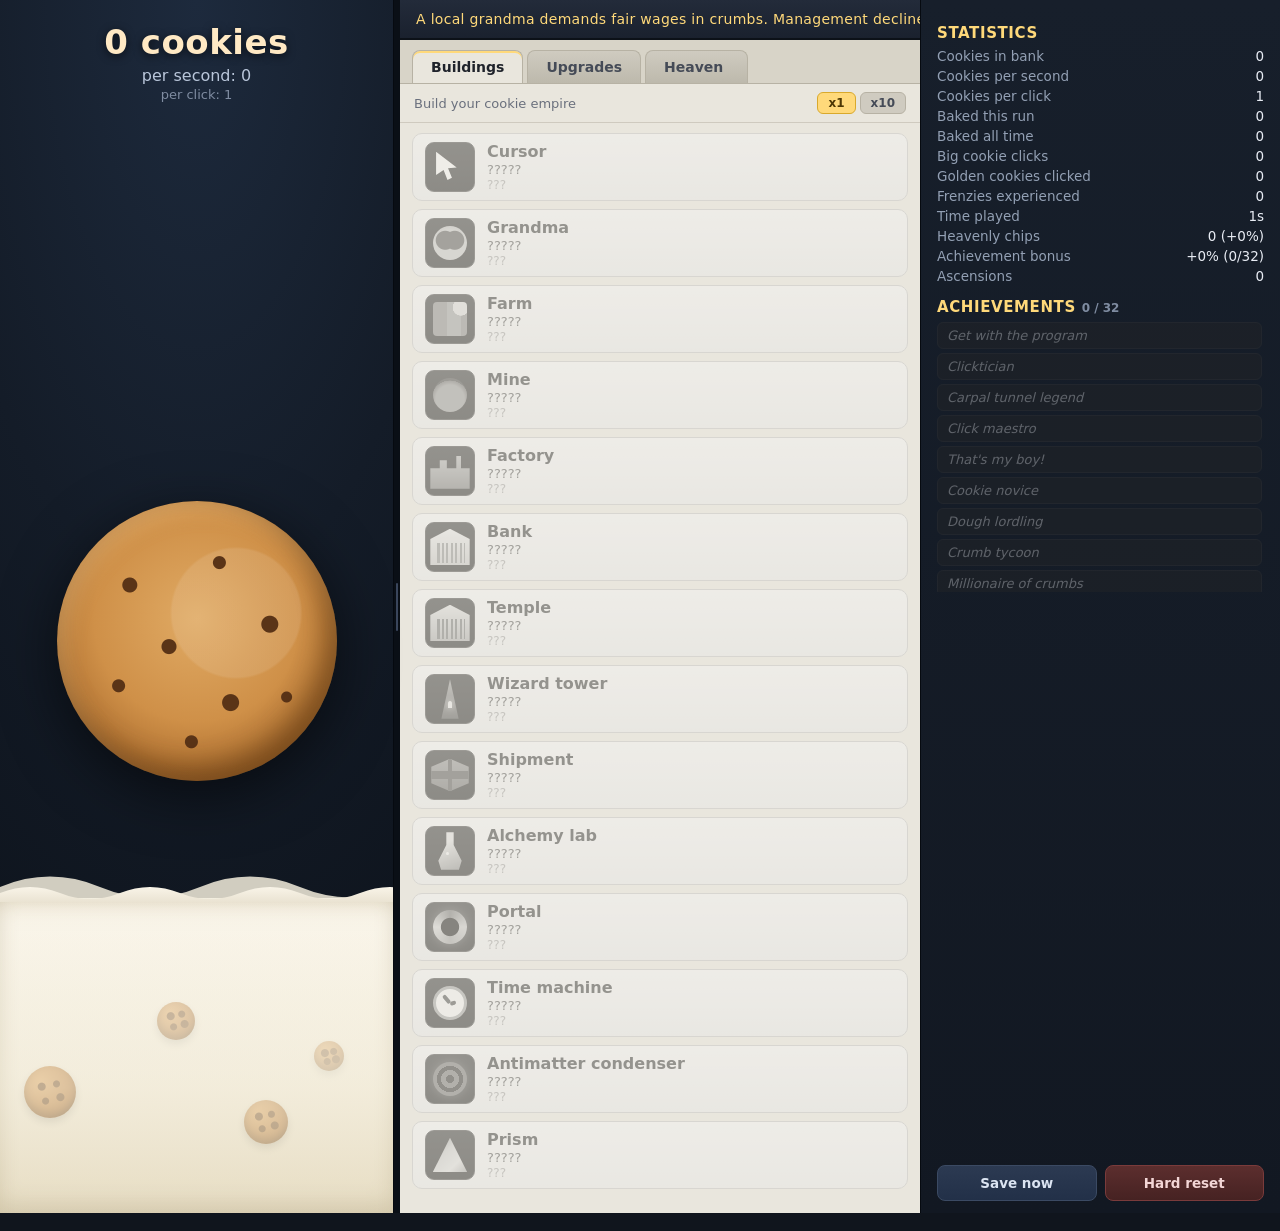
==== clickin'cookies/index.html @ 84f20f94 "Add files via upload" ====
<!DOCTYPE html>
<html lang="en">
<head>
<meta charset="utf-8">
<meta name="viewport" content="width=device-width, initial-scale=1">
<title>Cookie Clicker — Offline Clone</title>
<link rel="icon" href="data:,">
<link rel="stylesheet" href="css/style.css">
</head>
<body>
<div id="app">

  <!-- ============ LEFT: the big cookie ============ -->
  <section id="panel-left" aria-label="Cookie area">
    <div id="counter-wrap">
      <h1 id="cookie-count">0 cookies</h1>
      <div id="cps-line">per second: <span id="cps-value">0</span></div>
      <div id="click-power-line">per click: <span id="click-power-value">1</span></div>
    </div>

    <div id="buff-banner" class="hidden">
      <span id="buff-name"></span>
      <span class="bar"><i id="buff-bar"></i></span>
    </div>

    <!-- Milk pool + bobbing cookies (pure-CSS backdrop, see style.css) -->
    <div id="milk" aria-hidden="true">
      <i class="wave wave2"></i>
      <i class="bubble b1"></i><i class="bubble b2"></i><i class="bubble b3"></i><i class="bubble b4"></i>
      <i class="bubble b5"></i><i class="bubble b6"></i><i class="bubble b7"></i><i class="bubble b8"></i>
      <i class="wave"></i>
      <i class="floaty-cookie fc1"></i>
      <i class="floaty-cookie fc2"></i>
      <i class="floaty-cookie fc3"></i>
      <i class="floaty-cookie fc4"></i>
    </div>

    <div id="cookie-zone">
      <button id="big-cookie" type="button" aria-label="Bake a cookie!">
        <span class="cookie-art" aria-hidden="true"></span>
      </button>
      <div id="clicker-army" aria-hidden="true"></div>
      <div id="fx-layer" aria-hidden="true"></div>
    </div>

    <footer id="left-foot">offline clone &middot; progress auto-saves</footer>
  </section>

  <!-- Draggable divider: shrink the store to give the cookie more room -->
  <div id="store-resizer" title="Drag to resize the store"></div>

  <!-- ============ MIDDLE: news + store ============ -->
  <section id="panel-mid" aria-label="Store">
    <header id="news-bar"><span id="news-text">Fresh out of the oven…</span></header>

    <nav id="tabs" role="tablist">
      <button class="tab active" data-tab="buildings" type="button" role="tab">Buildings</button>
      <button class="tab" data-tab="upgrades" type="button" role="tab">Upgrades<span id="upg-badge" class="badge hidden">0</span></button>
      <button class="tab" data-tab="heaven" type="button" role="tab">Heaven<span id="chip-mini" class="chips-mini"></span></button>
    </nav>

    <div id="store-head">
      <span id="store-title">Build your cookie empire</span>
      <div id="buy-qty" aria-label="Buy quantity">
        <button data-qty="1" class="qbtn active" type="button">x1</button>
        <button data-qty="10" class="qbtn" type="button">x10</button>
      </div>
    </div>

    <main id="store-scroll">
      <ul id="building-list"></ul>
      <div id="upgrade-grid" class="hidden"></div>

      <section id="heaven-panel" class="hidden">
        <div id="ascend-box">
          <h3>Ascension</h3>
          <p id="ascend-desc">Reset your run in exchange for heavenly chips. Each chip permanently boosts all cookie production by +2%. Achievements and the heavenly shop are kept.</p>
          <p id="ascend-earn"></p>
          <button id="btn-ascend" type="button" disabled>Ascend</button>
        </div>
        <h3>Heavenly shop</h3>
        <ul id="h-upgrade-list"></ul>
      </section>
    </main>
  </section>

  <!-- ============ RIGHT: stats + achievements ============ -->
  <aside id="panel-right" aria-label="Statistics">
    <h2>Statistics</h2>
    <dl id="stats-list"></dl>

    <h2>Achievements <span id="ach-count" class="muted"></span></h2>
    <ul id="achievement-list"></ul>

    <div id="settings-row">
      <button id="btn-save" type="button">Save now</button>
      <button id="btn-reset" type="button" class="danger">Hard reset</button>
    </div>
  </aside>
</div>

<!-- Golden cookie (positioned fixed, spawned by JS) -->
<button id="golden" type="button" class="hidden" aria-label="A golden cookie! Click it fast!"><i class="art golden-art" aria-hidden="true"></i></button>

<div id="toasts" aria-live="polite"></div>
<div id="tooltip" class="hidden" role="tooltip"></div>

<div id="modal" class="hidden">
  <div id="modal-box">
    <h3 id="modal-title"></h3>
    <p id="modal-body"></p>
    <button id="modal-ok" type="button">OK</button>
  </div>
</div>

<script src="js/data.js"></script>
<script src="js/format.js"></script>
<script src="js/game.js"></script>
<script src="js/ui.js"></script>
</body>
</html>
---- clickin'cookies/css/style.css ----
/* =====================================================================
   Cookie Clicker clone — main stylesheet.
   Contains ALL visual theme + pure-CSS PLACEHOLDER SPRITES.

   To swap in your own art later, see README.md ("Replacing the sprites").
   The short version: every placeholder is drawn on `.art` inside a
   `.sprite--<id>` box (or `.cookie-art` / `.golden-art`). Drop an image
   with `background-image` onto that same element and it covers the art.
   ===================================================================*/

/* ---------------- base ------------------------------------------------ */
* { margin: 0; padding: 0; box-sizing: border-box; }

html, body { height: 100%; }

body {
  font-family: "Segoe UI", system-ui, -apple-system, Roboto, Helvetica, Arial, sans-serif;
  background: #10151d;
  color: #e8ecf4;
  overflow: hidden;
}

button { font-family: inherit; cursor: pointer; }
.hidden { display: none !important; }
.muted { color: #93a0b4; font-size: 12px; }

/* Store column width is draggable (see #store-resizer + js/ui.js). */
#app {
  display: grid;
  grid-template-columns: minmax(240px, 1fr) 6px var(--store-w, minmax(340px, 620px)) 360px;
  height: 100vh;
}

/* Draggable divider between the cookie column and the store. */
#store-resizer {
  cursor: col-resize; touch-action: none;
  background: #0a0f16; position: relative; z-index: 5;
}
#store-resizer::after {
  content: ""; position: absolute; top: 50%; left: 50%;
  transform: translate(-50%, -50%);
  width: 2px; height: 48px; background: #3a465c; border-radius: 2px;
  transition: background .15s, height .15s;
}
#store-resizer:hover::after,
body.resizing #store-resizer::after { background: #ffd97a; height: 76px; }
body.resizing { cursor: col-resize; user-select: none; }

/* =====================================================================
   LEFT PANEL — the big cookie
   ===================================================================*/
#panel-left {
  position: relative;
  display: flex;
  flex-direction: column;
  align-items: center;
  background: radial-gradient(120% 90% at 50% 0%, #1d2a3d 0%, #141c28 55%, #0e141d 100%);
  border-right: 1px solid #060a10;
  padding: 22px 16px 12px;
  user-select: none;
}

#counter-wrap { text-align: center; }
#cookie-count {
  font-size: 34px;
  font-weight: 700;
  letter-spacing: .5px;
  color: #ffe9c4;
  text-shadow: 0 2px 8px rgba(0, 0, 0, .6);
}
#cps-line { font-size: 16px; color: #b9c6da; margin-top: 4px; }
#click-power-line { font-size: 13px; color: #7f8ca1; margin-top: 2px; }

/* buff banner */
#buff-banner {
  display: flex; align-items: center; gap: 10px;
  margin: 14px 0 4px; padding: 6px 14px;
  background: linear-gradient(180deg, #5a3d8f, #3c2766);
  border: 1px solid #8e6fd4;
  border-radius: 999px;
  font-weight: 600; font-size: 14px; color: #efe6ff;
  box-shadow: 0 0 18px rgba(142, 111, 212, .35);
}
#buff-banner .bar {
  display: inline-block; width: 90px; height: 7px;
  background: #241640; border-radius: 4px; overflow: hidden;
}
#buff-bar { display: block; height: 100%; width: 100%; background: linear-gradient(90deg, #b18cff, #7ad7ff); }

/* cookie zone */
#cookie-zone { position: relative; flex: 1; display: flex; align-items: center; justify-content: center; width: 100%; }

#big-cookie {
  background: none; border: none; padding: 0;
  width: min(280px, 62vw); height: min(280px, 62vw);
  filter: drop-shadow(0 14px 28px rgba(0, 0, 0, .55));
  transition: transform .07s ease;
}
#big-cookie:hover { transform: scale(1.02); }
#big-cookie:active { transform: scale(.96); }
#big-cookie.squish { animation: squish .14s ease; }
@keyframes squish { 50% { transform: scale(.93, .9) rotate(-1deg); } }

/* --- PLACEHOLDER SPRITE: the big cookie (replace .cookie-art) --------- */
.cookie-art {
  display: block; width: 100%; height: 100%; border-radius: 50%;
  background:
    radial-gradient(circle at 26% 30%, #5a3417 7px, transparent 8px),
    radial-gradient(circle at 58% 22%, #5a3417 6px, transparent 7px),
    radial-gradient(circle at 76% 44%, #5a3417 8px, transparent 9px),
    radial-gradient(circle at 40% 52%, #5a3417 7px, transparent 8px),
    radial-gradient(circle at 22% 66%, #5a3417 6px, transparent 7px),
    radial-gradient(circle at 62% 72%, #5a3417 8px, transparent 9px),
    radial-gradient(circle at 82% 70%, #5a3417 5px, transparent 6px),
    radial-gradient(circle at 48% 86%, #5a3417 6px, transparent 7px),
    radial-gradient(circle at 64% 40%, rgba(255, 255, 255, .10) 26%, transparent 27%),
    radial-gradient(circle at 50% 42%, #e0aa64 0%, #cf9048 48%, #a86a2c 78%, #83501f 100%);
  box-shadow: inset -10px -14px 26px rgba(60, 30, 5, .45), inset 8px 10px 20px rgba(255, 230, 180, .25);
}

/* click FX layer */
#fx-layer { position: absolute; inset: 0; pointer-events: none; overflow: hidden; }

/* Milk pool backdrop behind the big cookie (placeholder art). */
#milk {
  position: absolute; left: 0; right: 0; bottom: 0;
  height: 26%; min-height: 150px;
  background: linear-gradient(180deg, #f9f4e8 0%, #f3eddc 55%, #e6dcc2 100%);
  box-shadow: inset 0 18px 26px -16px rgba(150, 125, 70, .5), inset 0 -10px 20px rgba(90, 70, 35, .18);
  z-index: 0;
}
/* Subtle milky veil over the submerged cookies + bubbles. */
#milk::after {
  content: ""; position: absolute; inset: 0; z-index: 4; pointer-events: none;
  background: linear-gradient(180deg, rgba(253, 251, 244, .3) 0%, rgba(243, 237, 220, .55) 60%, rgba(230, 220, 194, .35) 100%);
}
/* Two smooth sine-wave surfaces (inline SVG, fully offline) at different
   wavelengths drifting in opposite directions — a live, liquid wavy top. */
#milk .wave {
  position: absolute; top: -14px; left: 0; right: 0; height: 18px; z-index: 5;
  /* Vertical gradient: crest matches the milk's top color, bottom edge
     matches the shaded surface (inset shadow + milky veil) so no seam. */
  background-image: url("data:image/svg+xml,%3Csvg xmlns='http://www.w3.org/2000/svg' viewBox='0 0 120 18' preserveAspectRatio='none'%3E%3Cdefs%3E%3ClinearGradient id='mw' x1='0' y1='0' x2='0' y2='1'%3E%3Cstop offset='0' stop-color='%23f9f4e8'/%3E%3Cstop offset='1' stop-color='%23eae3d2'/%3E%3C/linearGradient%3E%3C/defs%3E%3Cpath d='M0 9 Q30 -3 60 9 T120 9 L120 18 L0 18 Z' fill='url(%23mw)'/%3E%3C/svg%3E");
  background-repeat: repeat-x;
  background-size: 120px 18px;
  animation: milk-wave 7s linear infinite; /* drifts left */
}
#milk .wave.wave2 {
  top: -26px; height: 30px; z-index: 3; opacity: .85;
  background-image: url("data:image/svg+xml,%3Csvg xmlns='http://www.w3.org/2000/svg' viewBox='0 0 200 26' preserveAspectRatio='none'%3E%3Cpath d='M0 13 Q50 -5 100 13 T200 13 L200 26 L0 26 Z' fill='%23f3eddc'/%3E%3C/svg%3E");
  background-repeat: repeat-x;
  background-size: 200px 30px;
  /* Its wavy line now oscillates entirely ABOVE the surface (troughs end at
     ~-1px); clip it so it can never paint a second wave inside the body. */
  clip-path: inset(0 0 2px 0);
  animation: milk-wave2 13s linear infinite; /* drifts right */
}
@keyframes milk-wave { to { background-position-x: -120px; } }
@keyframes milk-wave2 { to { background-position-x: 200px; } }

/* Translucent bubbles rising through the milk. */
#milk .bubble {
  position: absolute; bottom: -18px; border-radius: 50%; z-index: 2; opacity: 0;
  background: radial-gradient(circle at 32% 30%, rgba(255, 255, 255, .95), rgba(255, 255, 255, .3) 62%, transparent 72%);
  animation: bubble-rise var(--bd, 12s) linear var(--bdel, 0s) infinite;
}
#milk .bubble.b1 { left: 8%;  width: 9px;  height: 9px;  --bd: 11s;   --bdel: -2s; }
#milk .bubble.b2 { left: 18%; width: 6px;  height: 6px;  --bd: 9s;    --bdel: -7s; }
#milk .bubble.b3 { left: 29%; width: 14px; height: 14px; --bd: 15s;   --bdel: -5s; }
#milk .bubble.b4 { left: 43%; width: 7px;  height: 7px;  --bd: 10s;   --bdel: -9s; }
#milk .bubble.b5 { left: 55%; width: 11px; height: 11px; --bd: 13s;   --bdel: -1s; }
#milk .bubble.b6 { left: 66%; width: 6px;  height: 6px;  --bd: 8.5s;  --bdel: -4s; }
#milk .bubble.b7 { left: 78%; width: 13px; height: 13px; --bd: 14s;   --bdel: -11s; }
#milk .bubble.b8 { left: 90%; width: 8px;  height: 8px;  --bd: 12s;   --bdel: -6s; }
@keyframes bubble-rise {
  0%   { transform: translate(0, 0);         opacity: 0; }
  10%  { opacity: .5; }
  45%  { transform: translate(7px, -62px);   opacity: .45; }
  80%  { opacity: .3; }
  100% { transform: translate(-6px, -132px); opacity: 0; }
}

/* Cookies swimming around the pool (submerged look = reduced opacity). */
.floaty-cookie {
  position: absolute; border-radius: 50%; z-index: 1;
  background: radial-gradient(circle at 32% 30%, #d99a4e, #b06f2c 68%, #7d4c1c);
  box-shadow: inset 0 -5px 8px rgba(0, 0, 0, .28), 0 4px 8px rgba(0, 0, 0, .2);
}
.floaty-cookie::before {
  content: ""; position: absolute; inset: 12%; border-radius: inherit;
  background:
    radial-gradient(circle at 30% 35%, #6b3d12 3.5px, transparent 4.5px),
    radial-gradient(circle at 68% 28%, #6b3d12 3px,   transparent 4px),
    radial-gradient(circle at 78% 62%, #6b3d12 3.5px, transparent 4.5px),
    radial-gradient(circle at 40% 72%, #6b3d12 3px,   transparent 4px);
}
.floaty-cookie.fc1 { width: 52px; height: 52px; left: 6%;  bottom: 30%; opacity: .8;  animation: fc-drift-a 19s ease-in-out infinite; }
.floaty-cookie.fc2 { width: 38px; height: 38px; left: 40%; bottom: 55%; opacity: .6;  animation: fc-drift-b 15s ease-in-out -4s infinite; }
.floaty-cookie.fc3 { width: 44px; height: 44px; left: 62%; bottom: 22%; opacity: .7;  animation: fc-drift-c 23s ease-in-out -9s infinite; }
.floaty-cookie.fc4 { width: 30px; height: 30px; left: 80%; bottom: 45%; opacity: .5;  animation: fc-drift-d 17s ease-in-out -2.5s infinite; }
@keyframes fc-drift-a {
  0%, 100% { transform: translate(0, 0) rotate(-3deg); }
  25%      { transform: translate(86px, -22px) rotate(4deg); }
  50%      { transform: translate(170px, 8px) rotate(-2deg); }
  75%      { transform: translate(70px, 20px) rotate(3deg); }
}
@keyframes fc-drift-b {
  0%, 100% { transform: translate(0, 0) rotate(2deg); }
  30%      { transform: translate(-95px, 14px) rotate(-4deg); }
  60%      { transform: translate(-180px, -12px) rotate(3deg); }
  85%      { transform: translate(-70px, -20px) rotate(-2deg); }
}
@keyframes fc-drift-c {
  0%, 100% { transform: translate(0, 0) rotate(-2deg); }
  30%      { transform: translate(-110px, -18px) rotate(5deg); }
  60%      { transform: translate(-40px, 16px) rotate(-3deg); }
  85%      { transform: translate(90px, -10px) rotate(2deg); }
}
@keyframes fc-drift-d {
  0%, 100% { transform: translate(0, 0) rotate(3deg); }
  35%      { transform: translate(-70px, 18px) rotate(-4deg); }
  70%      { transform: translate(-150px, -14px) rotate(2deg); }
}

/* Cursor army: an even ring of little cursors orbiting the big cookie on a
   neat circumference, one revolution per minute. Each arrow's tip points at
   the cookie (225° base turn in the rotating frame), and their pokes fire in
   sequence so a wave rolls clockwise around the ring. */
#clicker-army { position: absolute; inset: 0; pointer-events: none; z-index: 3; }
.army-orbit {
  position: absolute; left: 50%; top: 50%; width: 0; height: 0;
  rotate: var(--ang, 0deg);
  animation: orbit-spin 60s linear infinite;
}
@keyframes orbit-spin { to { rotate: calc(var(--ang, 0deg) + 360deg); } }
.poke-wrap {
  position: absolute; left: 0; top: 0; width: 0; height: 0;
  /* In the orbit frame +Y always points at the cookie center, so this
     radial poke reads as a click no matter where on the ring we are. */
  animation: cursor-poke 2.6s ease-in-out var(--delay, 0s) infinite;
}
@keyframes cursor-poke {
  0%, 100% { transform: translateY(0) scale(1); }
  42%      { transform: translateY(8px) scale(.94); } /* poke toward the cookie */
  50%      { transform: translateY(12px) scale(.88); }
}
.mini-cursor {
  position: absolute; left: -13px; top: calc(-1 * var(--rad, 174px) - 13px);
  width: 26px; height: 26px;
  background: #eef1f7;
  clip-path: polygon(0 0, 100% 58%, 58% 64%, 34% 100%);
  filter: drop-shadow(0 2px 2px rgba(0, 0, 0, .45));
  /* No counter-rotation: the sprite turns WITH its orbit. In that frame
     local +Y always points at the cookie center, and a static 225° turn
     aims the arrow tip (originally top-left) straight down — so every
     cursor's tip tracks the big cookie as it circles. */
  rotate: 225deg;
}

.float-text {
  position: absolute; transform: translate(-50%, -50%);
  font-size: 18px; font-weight: 700; color: #ffe9a8;
  text-shadow: 0 2px 4px rgba(0, 0, 0, .7);
  animation: floatUp .9s ease-out forwards;
}
.float-text.float-small { font-size: 13px; opacity: .95; }
@keyframes floatUp {
  0%   { opacity: 1; margin-top: 0; }
  100% { opacity: 0; margin-top: -70px; }
}

.crumb {
  position: absolute; width: 9px; height: 9px; border-radius: 2px;
  background: #a86a2c; box-shadow: inset -1px -2px 2px rgba(0, 0, 0, .35);
  animation: crumbFly .7s ease-out forwards;
}
@keyframes crumbFly {
  0%   { opacity: 1; transform: translate(-50%, -50%) rotate(0) scale(1); }
  100% { opacity: 0; transform: translate(calc(-50% + var(--dx)), calc(-50% + var(--dy))) rotate(var(--rot)) scale(.4); }
}

#left-foot { color: #5c6a80; font-size: 12px; padding-top: 8px; }

/* =====================================================================
   GOLDEN COOKIE (fixed-position, spawned by JS)
   ===================================================================*/
#golden {
  position: fixed; z-index: 50; width: 74px; height: 74px;
  background: none; border: none; padding: 0;
  animation: gpulse 1s ease-in-out infinite;
}
@keyframes gpulse {
  0%, 100% { transform: scale(1) rotate(-3deg); }
  50%      { transform: scale(1.08) rotate(3deg); }
}

/* --- PLACEHOLDER SPRITE: golden cookie (replace .golden-art) ---------- */
.golden-art {
  display: block; width: 100%; height: 100%; border-radius: 50%;
  background:
    radial-gradient(circle at 34% 30%, #fff6c8 9px, transparent 10px),
    radial-gradient(circle at 62% 58%, #f7d97e 8px, transparent 9px),
    radial-gradient(circle at 30% 66%, #f7d97e 6px, transparent 7px),
    radial-gradient(circle at 40% 34%, #fff2b0 0%, #ffd24a 45%, #e69b1f 78%, #b06d0c 100%);
  box-shadow: 0 0 22px rgba(255, 210, 74, .85), inset -6px -8px 14px rgba(120, 70, 0, .35);
}

/* =====================================================================
   MIDDLE PANEL — news + store
   ===================================================================*/
#panel-mid { display: flex; flex-direction: column; background: #e9e6dd; color: #2b2f38; min-width: 0; }

#news-bar {
  height: 40px; flex: none; display: flex; align-items: center;
  padding: 0 16px; overflow: hidden; white-space: nowrap;
  background: linear-gradient(180deg, #232b3a, #1a212e);
  color: #ffd97a; font-size: 14px; letter-spacing: .3px;
  border-bottom: 2px solid #0c1118;
}
#news-text.slide { animation: newsIn .5s ease; }
@keyframes newsIn { from { opacity: 0; transform: translateY(9px); } to { opacity: 1; transform: none; } }

/* tabs */
#tabs { display: flex; gap: 4px; padding: 10px 12px 0; background: #d8d4c8; border-bottom: 1px solid #b7b2a4; }
.tab {
  position: relative;
  border: 1px solid #b7b2a4; border-bottom: none;
  background: linear-gradient(180deg, #cfcbc0, #bdb9ac);
  color: #454b57; font-size: 14px; font-weight: 600;
  padding: 8px 18px; border-radius: 8px 8px 0 0;
}
.tab:hover { background: linear-gradient(180deg, #dcd8cc, #c9c5b8); }
.tab.active {
  background: #e9e6dd; color: #1f232b;
  box-shadow: inset 0 2px 0 #ffd97a;
}
.badge {
  display: inline-block; min-width: 18px; padding: 1px 5px; margin-left: 6px;
  background: #f0b429; color: #3c2c05; border-radius: 999px; font-size: 11px;
  animation: badgePulse 1.2s ease-in-out infinite;
}
@keyframes badgePulse { 50% { transform: scale(1.18); } }
.chips-mini { margin-left: 6px; color: #7a5cff; font-size: 12px; }

/* store header */
#store-head {
  display: flex; align-items: center; justify-content: space-between;
  padding: 8px 14px; background: #e9e6dd; border-bottom: 1px solid #cfcabf;
  font-size: 13px; color: #6a707d;
}
#buy-qty { display: flex; gap: 4px; }
.qbtn {
  border: 1px solid #b7b2a4; background: #cfcbc0; color: #454b57;
  font-size: 12px; font-weight: 700; padding: 3px 10px; border-radius: 6px;
}
.qbtn.active { background: #ffd97a; border-color: #d9a92c; color: #4d3805; }

/* store scroll area */
#store-scroll { flex: 1; overflow-y: auto; padding: 10px 12px 24px; }
#store-scroll::-webkit-scrollbar { width: 10px; }
#store-scroll::-webkit-scrollbar-thumb { background: #b7b2a4; border-radius: 5px; }

/* --- building rows ---------------------------------------------------- */
#building-list { list-style: none; display: flex; flex-direction: column; gap: 8px; }
.b-row {
  display: flex; align-items: center; gap: 12px;
  background: linear-gradient(180deg, #f7f5ef, #eceade);
  border: 1px solid #c9c4b6; border-radius: 10px;
  padding: 8px 12px; cursor: pointer; user-select: none;
  transition: transform .06s ease, box-shadow .12s ease;
}
.b-row:hover { box-shadow: 0 3px 10px rgba(60, 50, 20, .18); }
.b-row:active { transform: scale(.99); }
.b-row.cant { opacity: .62; filter: saturate(.55); cursor: default; }
.b-row.veiled { opacity: .45; filter: grayscale(1); cursor: default; }
.b-row.flash, .upg-tile.flash, .h-row.flash { animation: rowFlash .35s ease; }
@keyframes rowFlash { 0% { box-shadow: 0 0 0 3px #ffd97a; } 100% { box-shadow: none; } }

.b-info { flex: 1; min-width: 0; }
.b-name { font-size: 16px; font-weight: 700; color: #2b2f38; }
.b-cost { font-size: 13px; color: #4a5060; margin-top: 1px; }
.b-cps { margin-top: 1px; }
.b-owned {
  flex: none; min-width: 54px; text-align: center;
  font-size: 22px; font-weight: 800; color: #8a6d2f;
}

/* --- upgrade grid ------------------------------------------------------ */
#upgrade-grid { display: grid; grid-template-columns: repeat(auto-fill, minmax(74px, 1fr)); gap: 8px; }
.upg-tile {
  position: relative;
  background: linear-gradient(180deg, #f2efe6, #e3dfd2);
  border: 1px solid #c9c4b6; border-radius: 10px;
  padding: 10px 6px 7px; display: flex; justify-content: center;
}
.upg-tile:hover { box-shadow: 0 3px 10px rgba(60, 50, 20, .2); }
.upg-tile.can { border-color: #e8b93a; box-shadow: 0 0 0 2px rgba(240, 180, 41, .45), 0 2px 8px rgba(60, 50, 20, .15); }

/* tooltip */
#tooltip {
  position: fixed; z-index: 90; max-width: 270px; pointer-events: none;
  background: #1c2432; color: #e8ecf4; border: 1px solid #3b4a63;
  border-radius: 8px; padding: 9px 11px; font-size: 12.5px; line-height: 1.45;
  box-shadow: 0 8px 22px rgba(0, 0, 0, .5);
}
.tip-name { font-weight: 700; color: #ffd97a; }
.tip-cost { color: #b9c6da; margin-top: 2px; }
.tip-desc { margin-top: 4px; }
.tip-req { margin-top: 5px; color: #ff9d8a; }

/* --- heavenly panel ----------------------------------------------------- */
#heaven-panel h3 { font-size: 15px; color: #4a3f7a; margin: 16px 2px 8px; }
#ascend-box {
  background: linear-gradient(180deg, #efeaff, #e2dbff);
  border: 1px solid #b9a8ef; border-radius: 12px; padding: 14px;
}
#ascend-desc { font-size: 13px; color: #57506e; line-height: 1.5; margin-top: 6px; }
#ascend-earn { font-size: 15px; font-weight: 700; color: #4a3f7a; margin-top: 8px; }
#btn-ascend {
  margin-top: 10px; padding: 9px 26px; border-radius: 9px;
  border: 1px solid #8e6fd4; font-size: 15px; font-weight: 700; color: #fff;
  background: linear-gradient(180deg, #8e6fd4, #6a4bb0);
}
#btn-ascend:disabled { opacity: .45; cursor: default; }

#h-upgrade-list { list-style: none; display: flex; flex-direction: column; gap: 8px; }
.h-row {
  display: flex; align-items: center; gap: 12px;
  background: linear-gradient(180deg, #f3efff, #eae4fb);
  border: 1px solid #cfc2f2; border-radius: 10px; padding: 8px 12px; cursor: pointer;
}
.h-row:hover { box-shadow: 0 3px 10px rgba(90, 60, 170, .18); }
.h-row.cant { opacity: .6; filter: saturate(.5); cursor: default; }
.h-row.owned { border-color: #a4d3a0; background: linear-gradient(180deg, #effaf0, #e2f4e4); cursor: default; }
.h-state { flex: none; font-weight: 800; color: #3c7a3e; font-size: 13px; }

/* =====================================================================
   RIGHT PANEL — stats + achievements
   ===================================================================*/
#panel-right {
  display: flex; flex-direction: column; gap: 6px; overflow-y: auto;
  background: linear-gradient(180deg, #171f2b, #121822);
  border-left: 1px solid #060a10; padding: 16px 16px 12px;
}
#panel-right::-webkit-scrollbar { width: 10px; }
#panel-right::-webkit-scrollbar-thumb { background: #33405a; border-radius: 5px; }

#panel-right h2 { font-size: 15px; color: #ffd97a; letter-spacing: .6px; text-transform: uppercase; margin-top: 8px; }
#ach-count { color: #7f8ca1; font-size: 12px; text-transform: none; letter-spacing: 0; }

#stats-list { display: grid; grid-template-columns: auto 1fr; gap: 4px 14px; font-size: 13.5px; }
#stats-list dt { color: #93a0b4; }
#stats-list dd { text-align: right; color: #e8ecf4; font-variant-numeric: tabular-nums; }

#achievement-list { list-style: none; display: flex; flex-direction: column; gap: 4px; overflow-y: auto; max-height: 30vh; padding-right: 2px; }
.ach-item {
  font-size: 13px; padding: 5px 9px; border-radius: 6px;
  background: #1e2836; color: #cdd7e6; border: 1px solid #2b3850;
}
.ach-item.locked { opacity: .38; filter: grayscale(1); font-style: italic; }

#settings-row { margin-top: auto; display: flex; gap: 8px; padding-top: 14px; }
#settings-row button {
  flex: 1; padding: 9px 0; border-radius: 8px; font-weight: 700; font-size: 13.5px;
  border: 1px solid #3b4a63; background: linear-gradient(180deg, #2c3a52, #223048); color: #dbe4f2;
}
#settings-row button:hover { filter: brightness(1.15); }
#btn-reset.danger { border-color: #7a3b3b; background: linear-gradient(180deg, #5c2e2e, #462222); color: #f2d5d5; }

/* =====================================================================
   TOASTS + MODAL
   ===================================================================*/
#toasts { position: fixed; left: 16px; bottom: 16px; z-index: 80; display: flex; flex-direction: column-reverse; gap: 8px; }
.toast {
  max-width: 320px; padding: 10px 14px; border-radius: 9px; font-size: 13.5px;
  background: #1c2432; color: #e8ecf4; border: 1px solid #3b4a63;
  box-shadow: 0 8px 20px rgba(0, 0, 0, .45);
  animation: toastIn .25s ease; transition: opacity .5s ease, transform .5s ease;
}
.toast.ach { border-color: #e8b93a; color: #ffe9a8; }
.toast.frenzy { border-color: #8e6fd4; color: #efe6ff; }
.toast.lucky { border-color: #d4af37; color: #fff2c0; }
.toast.out { opacity: 0; transform: translateY(8px); }
@keyframes toastIn { from { opacity: 0; transform: translateX(-16px); } to { opacity: 1; transform: none; } }

#modal { position: fixed; inset: 0; z-index: 100; display: flex; align-items: center; justify-content: center; background: rgba(5, 8, 12, .7); }
#modal-box {
  width: min(430px, 90vw); padding: 22px 24px; border-radius: 14px; text-align: center;
  background: linear-gradient(180deg, #232e40, #1a2333); border: 1px solid #3b4a63;
  box-shadow: 0 18px 50px rgba(0, 0, 0, .6);
}
#modal-title { font-size: 20px; color: #ffd97a; }
#modal-body { margin-top: 10px; font-size: 14.5px; line-height: 1.55; color: #cdd7e6; }
#modal-ok {
  margin-top: 18px; padding: 9px 34px; border-radius: 9px; font-weight: 700; font-size: 14.5px;
  border: 1px solid #d9a92c; background: linear-gradient(180deg, #ffd97a, #eab63a); color: #4d3805;
}

/* =====================================================================
   PLACEHOLDER SPRITES — buildings & icons
   Each one draws on `.art` inside a `.sprite--<id>` tile.
   Replace any of these with `background-image: url(...)` to use real art
   (see README.md). The colored tile behind (.sprite) stays as a backdrop.
   ===================================================================*/
.sprite {
  position: relative; flex: none; width: 50px; height: 50px; border-radius: 9px;
  background: linear-gradient(180deg, #232f42, #17202e);
  border: 1px solid #33415a; overflow: hidden;
  display: flex; align-items: center; justify-content: center;
}
.sprite .art { position: relative; display: block; width: 72%; height: 72%; }

/* cursor — white pointer arrow */
.sprite--cursor .art {
  width: 58%; height: 64%; background: #f5f7fa;
  clip-path: polygon(0 0, 0 76%, 27% 60%, 41% 92%, 57% 85%, 43% 54%, 74% 52%);
  filter: drop-shadow(0 1px 2px rgba(0, 0, 0, .5));
}

/* grandma — round face with bun hair */
.sprite--grandma .art {
  border-radius: 50%;
  background:
    radial-gradient(circle at 36% 42%, #7c4a1e 9px, transparent 10px),
    radial-gradient(circle at 64% 42%, #7c4a1e 9px, transparent 10px),
    radial-gradient(circle at 50% 58%, #f7b98b 62%, #e39a67 100%);
}

/* farm — striped field with a sun */
.sprite--farm .art {
  border-radius: 4px;
  background:
    radial-gradient(circle at 82% 16%, #ffd76a 20%, transparent 21%),
    repeating-linear-gradient(90deg, #4c9e3f 0 14px, #63b354 14px 28px);
}

/* mine — rock outcrop */
.sprite--mine .art {
  border-radius: 50%;
  background: radial-gradient(circle at 50% 62%, #8a97a8 52%, #5c6b80 68%, transparent 69%), linear-gradient(#3b4657, #232c3a);
}

/* factory — silhouette with chimneys */
.sprite--factory .art {
  width: 82%; height: 74%;
  background: linear-gradient(#aab7c8, #6d7a8e);
  clip-path: polygon(0 100%, 0 42%, 24% 42%, 24% 20%, 42% 20%, 42% 42%, 66% 42%, 66% 8%, 78% 8%, 78% 42%, 100% 42%, 100% 100%);
}

/* bank — pediment + columns */
.sprite--bank .art {
  width: 82%; height: 76%; background: linear-gradient(#e3e9f4, #b9c4d8);
  clip-path: polygon(50% 0, 100% 28%, 100% 100%, 0 100%, 0 28%);
}
.sprite--bank .art::after {
  content: ""; position: absolute; left: 12%; right: 12%; bottom: 6%; height: 54%;
  background: repeating-linear-gradient(90deg, transparent 0 7%, #7d8ba3 7% 15%);
}

/* temple — golden pediment + columns */
.sprite--temple .art {
  width: 82%; height: 76%; background: linear-gradient(#f4dc9c, #cfa64e);
  clip-path: polygon(50% 0, 100% 28%, 100% 100%, 0 100%, 0 28%);
}
.sprite--temple .art::after {
  content: ""; position: absolute; left: 12%; right: 12%; bottom: 6%; height: 54%;
  background: repeating-linear-gradient(90deg, transparent 0 7%, #8a6d2f 7% 15%);
}

/* wizard tower — cone with a window */
.sprite--wizard .art {
  width: 64%; height: 82%;
  background: linear-gradient(#b18cff, #5f3fa8);
  clip-path: polygon(50% 0, 78% 100%, 22% 100%);
}
.sprite--wizard .art::after {
  content: ""; position: absolute; left: 42%; top: 56%; width: 16%; height: 18%;
  background: #ffe9a8; border-radius: 40% 40% 0 0; box-shadow: 0 0 6px #ffe9a8;
}

/* shipment — cargo crate */
.sprite--shipment .art {
  width: 78%; height: 68%; background: linear-gradient(#b98a4e, #8f6330);
  clip-path: polygon(50% 0, 100% 25%, 100% 75%, 50% 100%, 0 75%, 0 25%);
}
.sprite--shipment .art::after {
  content: ""; position: absolute; inset: 0;
  background: linear-gradient(90deg, transparent 46%, #6d4a22 46% 54%, transparent 54%),
              linear-gradient(#6d4a22 0 0) center / 100% 8px no-repeat;
}

/* alchemy lab — flask with bubbles */
.sprite--alchemy .art {
  width: 64%; height: 78%;
  background: linear-gradient(160deg, #9df0e5 30%, #2f9e94);
  clip-path: polygon(38% 0, 62% 0, 62% 34%, 88% 76%, 79% 100%, 21% 100%, 12% 76%, 38% 34%);
}
.sprite--alchemy .art::after {
  content: ""; position: absolute; left: 38%; top: 52%; width: 9%; height: 9%;
  border-radius: 50%; background: rgba(255, 255, 255, .75);
  box-shadow: 10px 8px 0 -2px rgba(255, 255, 255, .6), -4px 14px 0 -3px rgba(255, 255, 255, .5);
}

/* portal — glowing ring */
.sprite--portal .art {
  border-radius: 50%;
  background: radial-gradient(circle, #0b0f1a 36%, transparent 40%),
              conic-gradient(#8e5cff, #4de3ff, #ff7ad9, #ffd24a, #8e5cff);
  box-shadow: 0 0 12px rgba(142, 92, 255, .8);
}

/* time machine — clock face with hands */
.sprite--timemachine .art {
  border-radius: 50%; border: 3px solid #93a1b8;
  background: radial-gradient(circle at 50% 50%, #eef2fa 78%, #c6cfdd);
}
.sprite--timemachine .art::before {
  content: ""; position: absolute; left: calc(50% - 2px); top: 16%; width: 4px; height: 36%;
  background: #39445a; border-radius: 2px; transform-origin: 50% 100%; transform: rotate(-40deg);
}
.sprite--timemachine .art::after {
  content: ""; position: absolute; left: calc(50% - 2px); top: 34%; width: 4px; height: 22%;
  background: #8a2f2f; border-radius: 2px; transform-origin: 50% 100%; transform: rotate(70deg);
}

/* antimatter condenser — swirling rings */
.sprite--antimatter .art {
  border-radius: 50%;
  background: repeating-radial-gradient(circle at 50% 50%, #3b1d6e 0 4px, #8e5cff 4px 9px);
  filter: saturate(1.25) drop-shadow(0 0 6px rgba(142, 92, 255, .7));
}

/* prism — rainbow triangle */
.sprite--prism .art {
  width: 72%; height: 72%;
  clip-path: polygon(50% 0, 100% 100%, 0 100%);
  background: linear-gradient(135deg, #ff5f6d, #ffc37a 40%, #7afcc0 72%, #6aa9ff);
}

/* --- generic icons for upgrades / heavenly shop ------------------------ */
.icon-star .art {
  width: 66%; height: 66%; background: linear-gradient(180deg, #ffe28a, #e8a92c);
  clip-path: polygon(50% 0, 61% 35%, 98% 35%, 68% 57%, 79% 91%, 50% 70%, 21% 91%, 32% 57%, 2% 35%, 39% 35%);
}

.icon-golden .art {
  border-radius: 50%;
  background: radial-gradient(circle at 40% 34%, #fff2b0, #ffd24a 48%, #e69b1f 80%, #b06d0c);
  box-shadow: 0 0 8px rgba(255, 210, 74, .7);
}

.icon-chip .art {
  width: 58%; height: 58%; border-radius: 50%;
  background: radial-gradient(circle at 38% 32%, #efe6ff, #a98ae8 55%, #6a4bb0);
  box-shadow: 0 0 10px rgba(142, 92, 255, .75);
}

/* =====================================================================
   RESPONSIVE — stack panels on narrow screens
   ===================================================================*/
@media (max-width: 1080px) {
  body { overflow: auto; }
  #app { grid-template-columns: 1fr; height: auto; }
  #store-resizer { display: none; }
  #panel-left { min-height: 72vh; border-right: none; border-bottom: 1px solid #060a10; }
  #panel-mid { min-height: 80vh; border-bottom: 1px solid #060a10; }
  #panel-right { border-left: none; }
}
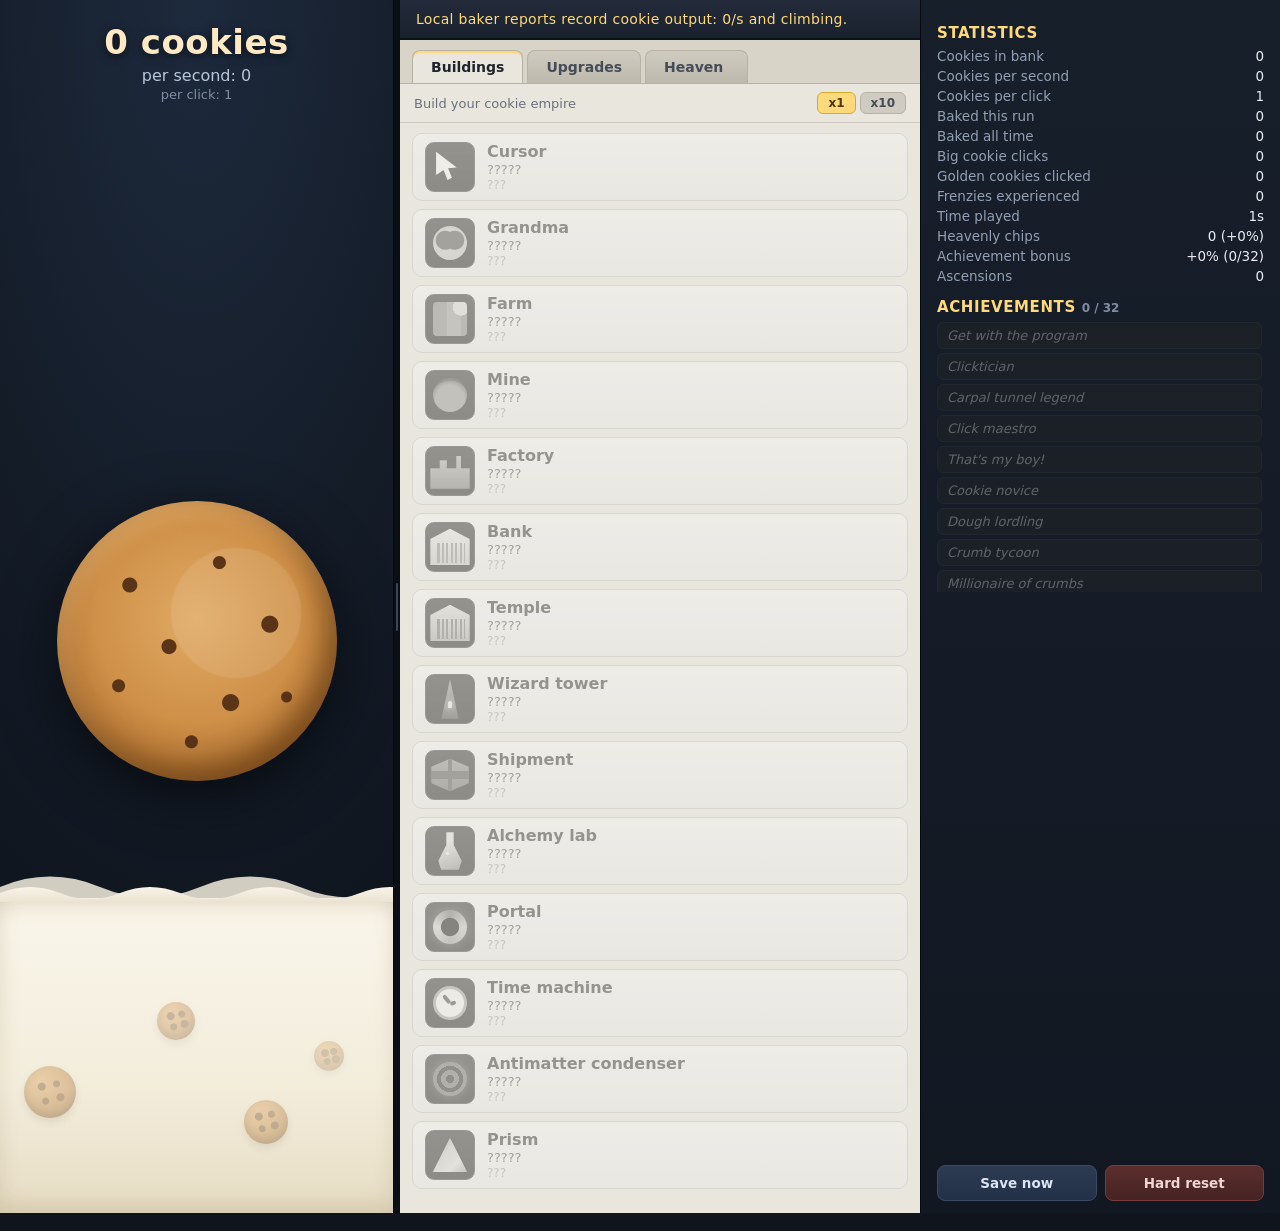
==== commit cbae5411: "Add files via upload" ====
--- a/clickin'cookies/index.html
+++ b/clickin'cookies/index.html
@@ -2,7 +2,10 @@
 <html lang="en">
 <head>
 <meta charset="utf-8">
-<meta name="viewport" content="width=device-width, initial-scale=1">
+<!-- maximum-scale/user-scalable: honored by Android & most browsers. Modern
+     iOS ignores it (accessibility), so js/ui.js additionally blocks pinch
+     gestures in JS — see "Mobile viewport lock" there. -->
+<meta name="viewport" content="width=device-width, initial-scale=1, maximum-scale=1, user-scalable=no">
 <title>Cookie Clicker — Offline Clone</title>
 <link rel="icon" href="data:,">
 <link rel="stylesheet" href="css/style.css">
--- a/clickin'cookies/css/style.css
+++ b/clickin'cookies/css/style.css
@@ -21,6 +21,25 @@
 }
 
 button { font-family: inherit; cursor: pointer; }
+
+/* ---- mobile fast-tap hardening ---------------------------------------
+   Rapid tapping must not trigger the browser's double-tap-zoom / long-press
+   callout gestures (the source of the "zooming + window size" glitches on
+   phones). `touch-action: manipulation` removes double-tap zoom ONLY —
+   pinch-zoom and page scrolling keep working. The big cookie is a pure game
+   object, so it gets `touch-action: none`: taps on it never pan or zoom at
+   all (ui.js registers its touch taps via pointerdown for instant response).
+   Desktop mouse behavior is unaffected by any of this. */
+button { -webkit-tap-highlight-color: transparent; }
+#big-cookie {
+  touch-action: none;
+  user-select: none; -webkit-user-select: none;
+}
+button, .b-row, .h-row, .upg-tile {
+  touch-action: manipulation;
+  user-select: none; -webkit-user-select: none;
+  -webkit-touch-callout: none; /* no iOS long-press callout while mashing */
+}
 .hidden { display: none !important; }
 .muted { color: #93a0b4; font-size: 12px; }
 
@@ -226,13 +245,19 @@
    neat circumference, one revolution per minute. Each arrow's tip points at
    the cookie (225° base turn in the rotating frame), and their pokes fire in
    sequence so a wave rolls clockwise around the ring. */
-#clicker-army { position: absolute; inset: 0; pointer-events: none; z-index: 3; }
+#clicker-army {
+  position: absolute; inset: 0; pointer-events: none; z-index: 3;
+  /* ONE shared spin for the whole ring: every cursor stays exactly
+     --ang apart from its neighbours no matter when it was purchased.
+     (Per-cursor animations each started their own clock, so cursors
+      bought at different times drifted out of formation until a reload.) */
+  animation: army-spin 60s linear infinite;
+}
+@keyframes army-spin { to { transform: rotate(360deg); } }
 .army-orbit {
   position: absolute; left: 50%; top: 50%; width: 0; height: 0;
   rotate: var(--ang, 0deg);
-  animation: orbit-spin 60s linear infinite;
-}
-@keyframes orbit-spin { to { rotate: calc(var(--ang, 0deg) + 360deg); } }
+}
 .poke-wrap {
   position: absolute; left: 0; top: 0; width: 0; height: 0;
   /* In the orbit frame +Y always points at the cookie center, so this
@@ -293,6 +318,12 @@
   0%, 100% { transform: scale(1) rotate(-3deg); }
   50%      { transform: scale(1.08) rotate(3deg); }
 }
+/* Dissolve-out when the cookie expires (gpulse keeps moving, gfade owns opacity). */
+#golden.golden-fade {
+  animation: gpulse 1s ease-in-out infinite, gfade .45s ease forwards;
+  pointer-events: none;
+}
+@keyframes gfade { to { opacity: 0; } }
 
 /* --- PLACEHOLDER SPRITE: golden cookie (replace .golden-art) ---------- */
 .golden-art {
@@ -655,6 +686,17 @@
   box-shadow: 0 0 10px rgba(142, 92, 255, .75);
 }
 
+/* While the page is zoomed (ui.js toggles body.zoomed from visualViewport):
+   at a fractional scale iOS re-rasterizes running transform animations every
+   frame, so they wiggle/jump. Pause only the DECORATIVE loops — game feedback
+   (counter, click squish, buff bar) is JS-driven and keeps working. */
+body.zoomed #milk .wave,
+body.zoomed #milk .bubble,
+body.zoomed .floaty-cookie,
+body.zoomed #clicker-army,
+body.zoomed #golden,
+body.zoomed .badge { animation-play-state: paused; }
+
 /* =====================================================================
    RESPONSIVE — stack panels on narrow screens
    ===================================================================*/
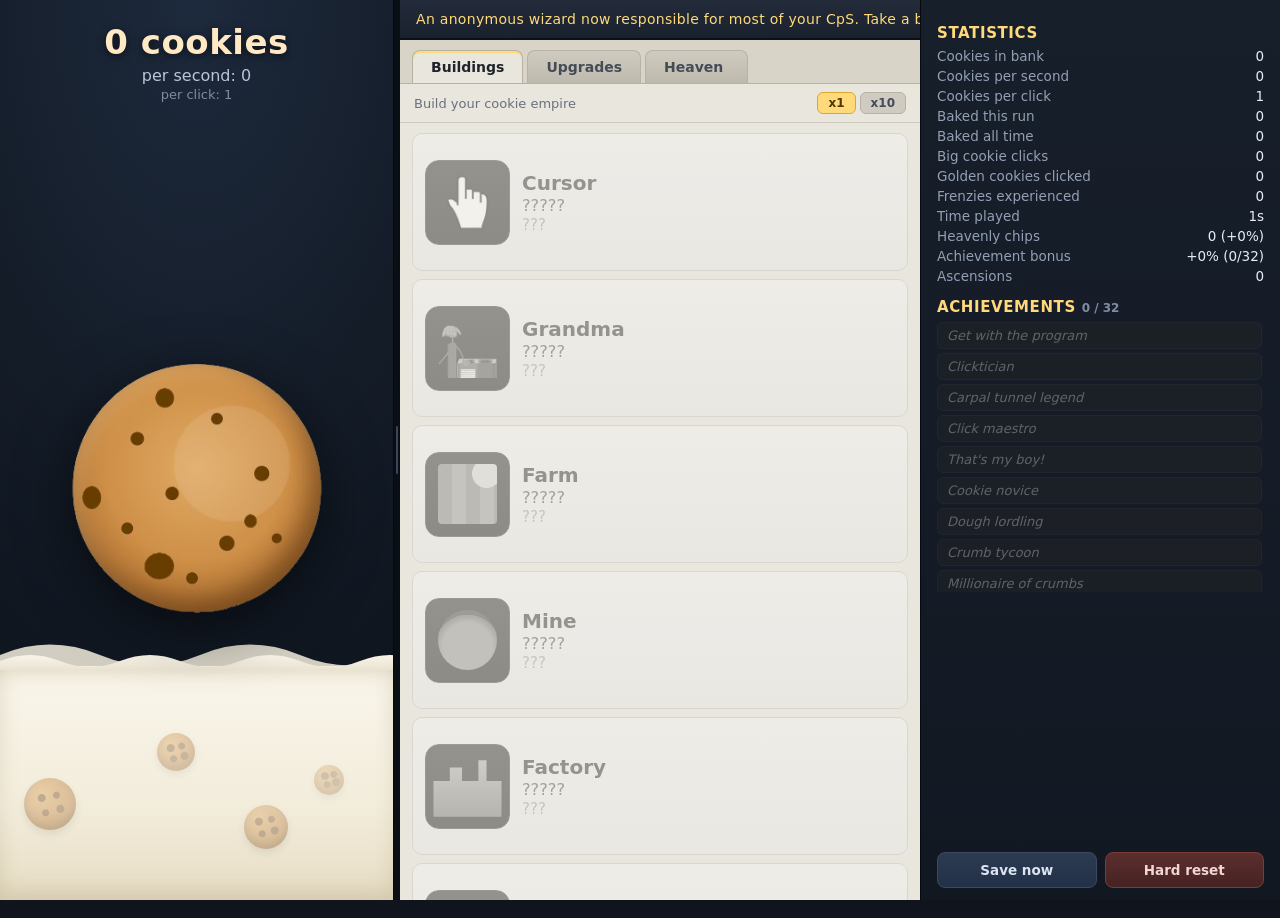
==== commit 694ebd7a: "Add files via upload" ====
--- a/clickin'cookies/index.html
+++ b/clickin'cookies/index.html
@@ -9,6 +9,9 @@
 <title>Cookie Clicker — Offline Clone</title>
 <link rel="icon" href="data:,">
 <link rel="stylesheet" href="css/style.css">
+<!-- Custom sprites (user art in assets/) — must load AFTER style.css so its
+     overrides win. Remove this line to fall back to the CSS-drawn art. -->
+<link rel="stylesheet" href="assets/custom.css">
 </head>
 <body>
 <div id="app">
--- a/clickin'cookies/css/style.css
+++ b/clickin'cookies/css/style.css
@@ -111,7 +111,8 @@
 
 #big-cookie {
   background: none; border: none; padding: 0;
-  width: min(280px, 62vw); height: min(280px, 62vw);
+  /* +10 px diameter vs the original size (both branches shifted up) */
+  width: min(290px, calc(62vw + 10px)); height: min(290px, calc(62vw + 10px));
   filter: drop-shadow(0 14px 28px rgba(0, 0, 0, .55));
   transition: transform .07s ease;
 }
@@ -339,7 +340,10 @@
 /* =====================================================================
    MIDDLE PANEL — news + store
    ===================================================================*/
-#panel-mid { display: flex; flex-direction: column; background: #e9e6dd; color: #2b2f38; min-width: 0; }
+/* overflow:hidden zeroes this grid item's auto min-height, so tall store
+   content can NEVER stretch the row (that used to shove the big cookie out
+   of view) — scrolling happens inside #store-scroll instead. */
+#panel-mid { display: flex; flex-direction: column; background: #e9e6dd; color: #2b2f38; min-width: 0; overflow: hidden; }
 
 #news-bar {
   height: 40px; flex: none; display: flex; align-items: center;
@@ -397,6 +401,7 @@
   display: flex; align-items: center; gap: 12px;
   background: linear-gradient(180deg, #f7f5ef, #eceade);
   border: 1px solid #c9c4b6; border-radius: 10px;
+  min-height: 138px; /* ~10% shorter than 153 px — still a comfy tap target */
   padding: 8px 12px; cursor: pointer; user-select: none;
   transition: transform .06s ease, box-shadow .12s ease;
 }
@@ -408,12 +413,13 @@
 @keyframes rowFlash { 0% { box-shadow: 0 0 0 3px #ffd97a; } 100% { box-shadow: none; } }
 
 .b-info { flex: 1; min-width: 0; }
-.b-name { font-size: 16px; font-weight: 700; color: #2b2f38; }
-.b-cost { font-size: 13px; color: #4a5060; margin-top: 1px; }
-.b-cps { margin-top: 1px; }
+/* row text sizes are +25% vs the originals (16/13/12/22 px) */
+.b-name { font-size: 20px; font-weight: 700; color: #2b2f38; }
+.b-cost { font-size: 16.25px; color: #4a5060; margin-top: 1px; }
+.b-cps { margin-top: 1px; font-size: 15px; } /* .muted base is 12 px */
 .b-owned {
   flex: none; min-width: 54px; text-align: center;
-  font-size: 22px; font-weight: 800; color: #8a6d2f;
+  font-size: 27.5px; font-weight: 800; color: #8a6d2f;
 }
 
 /* --- upgrade grid ------------------------------------------------------ */
@@ -540,6 +546,9 @@
   display: flex; align-items: center; justify-content: center;
 }
 .sprite .art { position: relative; display: block; width: 72%; height: 72%; }
+/* Building purchase rows get double-size icon tiles (100 px) so custom PNGs
+   show real detail. Upgrade-grid tiles keep the compact 50 px base size. */
+.b-row .sprite { width: 85px; height: 85px; border-radius: 14px; } /* ~15% smaller than 100 px */
 
 /* cursor — white pointer arrow */
 .sprite--cursor .art {
@@ -661,8 +670,9 @@
   filter: saturate(1.25) drop-shadow(0 0 6px rgba(142, 92, 255, .7));
 }
 
-/* prism — rainbow triangle */
-.sprite--prism .art {
+/* prism — rainbow triangle (building tile + the all_1/2/3 upgrade icons) */
+.sprite--prism .art,
+.icon-prism .art {
   width: 72%; height: 72%;
   clip-path: polygon(50% 0, 100% 100%, 0 100%);
   background: linear-gradient(135deg, #ff5f6d, #ffc37a 40%, #7afcc0 72%, #6aa9ff);
--- a/clickin'cookies/assets/custom.css
+++ b/clickin'cookies/assets/custom.css
@@ -0,0 +1,45 @@
+/* =====================================================================
+   Custom sprites — overrides for css/style.css (linked AFTER it in
+   index.html, so these plain rules win). All four images have transparent
+   corners, so the placeholder shapes/rounding stay safe to keep.
+   Images live NEXT TO this file in assets/, so URLs are relative to here
+   (NOT 'assets/...'). See README.md → "Replacing the placeholder sprites".
+   ===================================================================*/
+
+/* --- Big cookie ------------------------------------------------------ */
+.cookie-art {
+  background: url('cookie.png') center / contain no-repeat;
+  box-shadow: none; /* drop the CSS-drawn shading — the image brings its own */
+}
+
+/* --- Golden cookie (glow hugs the texture) ----------------------------- */
+/* golden.png carries transparent padding: the visible cookie only fills
+   ~77% of the image frame. A plain border-radius shadow would ring that
+   padding, so the glow is drawn on a centered ::after circle sized to the
+   actual texture instead (measured from the PNG's alpha bbox). */
+.golden-art {
+  background: url('golden.png') center / contain no-repeat;
+  box-shadow: none;
+}
+.golden-art::after {
+  content: ''; position: absolute; left: 50%; top: 50%;
+  width: 77%; aspect-ratio: 1 / 1; transform: translate(-50%, -50%);
+  border-radius: 50%; box-shadow: 0 0 22px rgba(255, 210, 74, .85);
+}
+
+/* --- Building icons (.art sits in a 50×50 tile → use contain) ---------- */
+.sprite--cursor .art {
+  width: 72%; height: 72%; /* match the other tiles' icon size (was 58%×64%) */
+  background: url('cursor.png') center / contain no-repeat;
+  clip-path: none; /* placeholder was an arrow clip — the image has its own shape */
+  filter: none;    /* drop the placeholder's drop-shadow */
+}
+
+.sprite--grandma .art {
+  /* The portrait is a band at the TOP of grandma.png's tall canvas (y=2..219
+     of 588). Size to the box width so the face fills the tile, and pin the
+     image with an explicit Y offset (measured from the PNG's alpha bbox) so
+     the band sits centered in the square — 'center' would clip her head. */
+  background: url('grandma.png') center 7.25px / 100% auto no-repeat;
+  border-radius: 0; /* don't crop the portrait into a circle */
+}
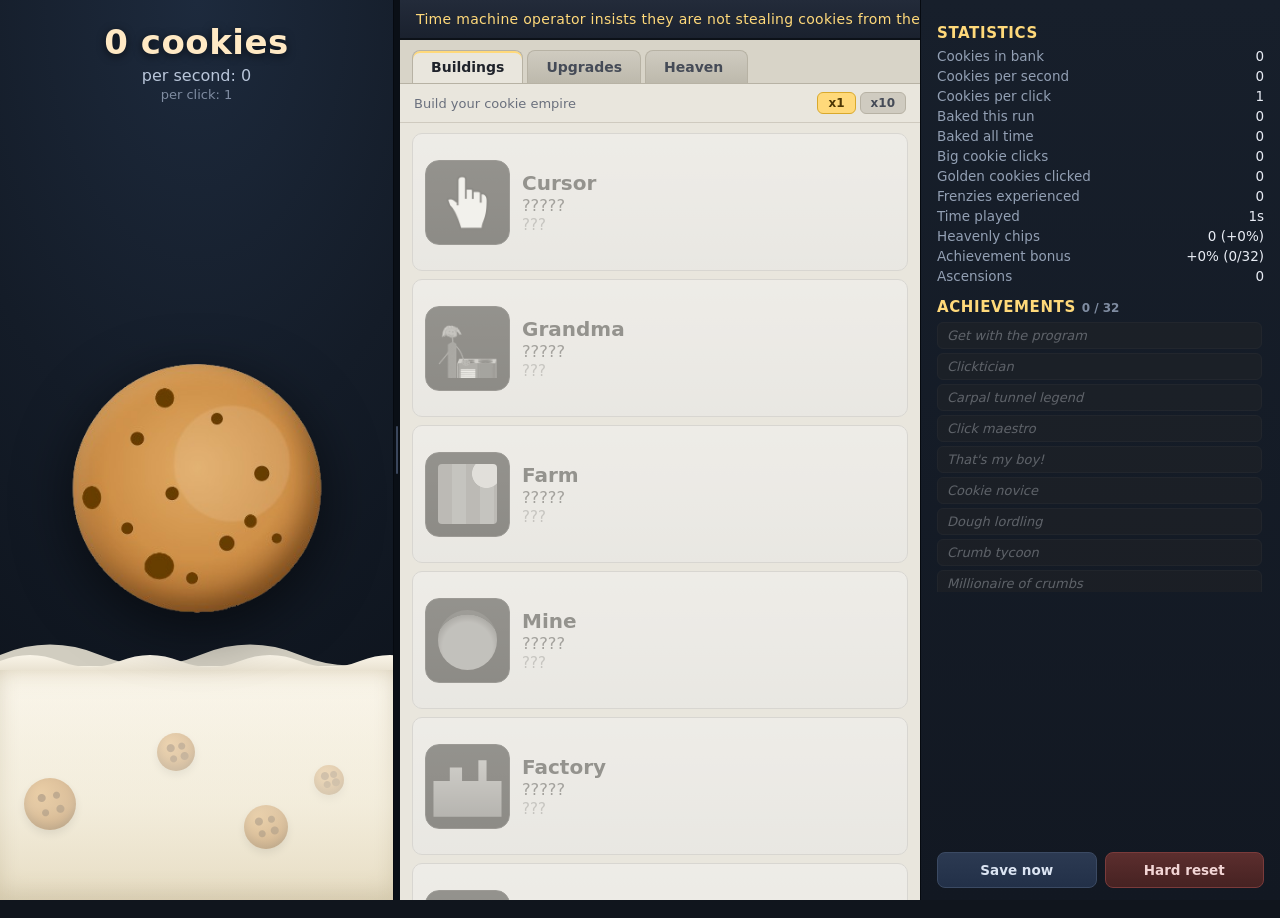
==== commit c54abbac: "Add files via upload" ====
--- a/clickin'cookies/index.html
+++ b/clickin'cookies/index.html
@@ -80,8 +80,11 @@
       <section id="heaven-panel" class="hidden">
         <div id="ascend-box">
           <h3>Ascension</h3>
-          <p id="ascend-desc">Reset your run in exchange for heavenly chips. Each chip permanently boosts all cookie production by +2%. Achievements and the heavenly shop are kept.</p>
+          <p id="ascend-desc">Reset your run in exchange for heavenly chips. Each chip permanently boosts all cookie production (base +2% each — upgradeable in the shop below). Achievements and the heavenly shop are kept.</p>
           <p id="ascend-earn"></p>
+          <div id="ascend-progress" aria-hidden="true"><i id="ascend-progress-bar"></i></div>
+          <p id="next-chip-at" class="muted"></p>
+          <p id="ascend-grant" class="hidden"></p>
           <button id="btn-ascend" type="button" disabled>Ascend</button>
         </div>
         <h3>Heavenly shop</h3>
--- a/clickin'cookies/css/style.css
+++ b/clickin'cookies/css/style.css
@@ -459,6 +459,20 @@
   background: linear-gradient(180deg, #8e6fd4, #6a4bb0);
 }
 #btn-ascend:disabled { opacity: .45; cursor: default; }
+#btn-ascend:not(:disabled) { box-shadow: 0 0 14px rgba(142, 111, 212, .55); }
+
+/* Next-chip progress + info lines */
+#ascend-progress {
+  height: 10px; border-radius: 6px; margin-top: 10px;
+  background: #d9cef4; border: 1px solid #b9a8ef; overflow: hidden;
+}
+#ascend-progress-bar {
+  display: block; height: 100%; width: 0%;
+  background: linear-gradient(90deg, #c3b1f5, #8e6fd4);
+  transition: width .25s ease;
+}
+#next-chip-at { font-size: 12px; color: #7a6fa0; margin-top: 6px; line-height: 1.4; }
+#ascend-grant { font-size: 12.5px; color: #3c7a3e; font-weight: 600; margin-top: 8px; line-height: 1.4; }
 
 #h-upgrade-list { list-style: none; display: flex; flex-direction: column; gap: 8px; }
 .h-row {
@@ -468,8 +482,11 @@
 }
 .h-row:hover { box-shadow: 0 3px 10px rgba(90, 60, 170, .18); }
 .h-row.cant { opacity: .6; filter: saturate(.5); cursor: default; }
+.h-row.req { opacity: .45; filter: saturate(.2) grayscale(.4); cursor: default; }
+.h-row.req:hover { box-shadow: none; }
 .h-row.owned { border-color: #a4d3a0; background: linear-gradient(180deg, #effaf0, #e2f4e4); cursor: default; }
 .h-state { flex: none; font-weight: 800; color: #3c7a3e; font-size: 13px; }
+.h-row.req .h-state { color: #8a7fb0; font-size: 11px; letter-spacing: .5px; }
 
 /* =====================================================================
    RIGHT PANEL — stats + achievements
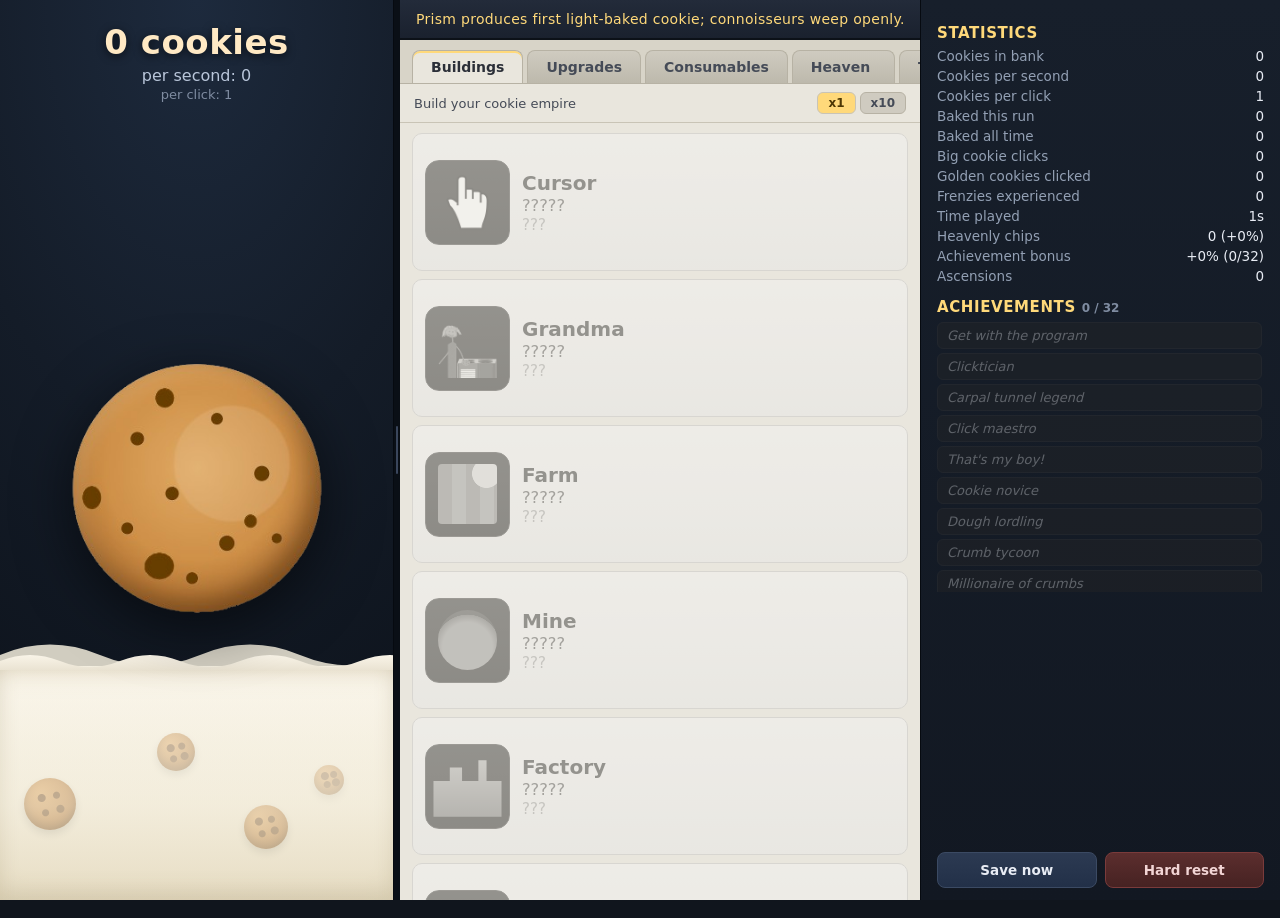
==== commit 8a4f54b3: "Add files via upload" ====
--- a/clickin'cookies/index.html
+++ b/clickin'cookies/index.html
@@ -12,6 +12,14 @@
 <!-- Custom sprites (user art in assets/) — must load AFTER style.css so its
      overrides win. Remove this line to fall back to the CSS-drawn art. -->
 <link rel="stylesheet" href="assets/custom.css">
+<script>
+  /* Apply the saved color theme BEFORE first paint so a page load never
+     flashes the original palette. ui.js re-applies + persists this choice. */
+  try {
+    var _ccp = JSON.parse(localStorage.getItem('cookieClickerClone.ui.v1') || '{}');
+    if (_ccp.theme) document.documentElement.setAttribute('data-theme', _ccp.theme);
+  } catch (e) { /* no save yet — original palette */ }
+</script>
 </head>
 <body>
 <div id="app">
@@ -62,7 +70,9 @@
     <nav id="tabs" role="tablist">
       <button class="tab active" data-tab="buildings" type="button" role="tab">Buildings</button>
       <button class="tab" data-tab="upgrades" type="button" role="tab">Upgrades<span id="upg-badge" class="badge hidden">0</span></button>
+      <button class="tab" data-tab="consumables" type="button" role="tab">Consumables</button>
       <button class="tab" data-tab="heaven" type="button" role="tab">Heaven<span id="chip-mini" class="chips-mini"></span></button>
+      <button class="tab" data-tab="themes" type="button" role="tab">Themes</button>
     </nav>
 
     <div id="store-head">
@@ -76,6 +86,18 @@
     <main id="store-scroll">
       <ul id="building-list"></ul>
       <div id="upgrade-grid" class="hidden"></div>
+
+      <!-- Consumables: temporary power-ups (built by js/ui.js) -->
+      <section id="consumable-panel" class="hidden">
+        <p id="consumable-note">Temporary power-ups — only one at a time. Each has a cooldown (shown per item).</p>
+        <ul id="consumable-list"></ul>
+      </section>
+
+      <!-- Themes: color palette picker (cards built by js/ui.js) -->
+      <section id="theme-panel" class="hidden">
+        <p id="theme-note">Pick a look for your cookie empire. Your choice is saved and applies the moment you reload.</p>
+        <div id="theme-grid"></div>
+      </section>
 
       <section id="heaven-panel" class="hidden">
         <div id="ascend-box">
--- a/clickin'cookies/css/style.css
+++ b/clickin'cookies/css/style.css
@@ -13,10 +13,175 @@
 
 html, body { height: 100%; }
 
+/* =====================================================================
+   COLOR PALETTE — every chrome color is a variable so the Themes tab can
+   swap palettes. :root holds the ORIGINAL look; each [data-theme="..."]
+   block below redefines the same variables (js/ui.js sets data-theme on
+   <html>, persisted in localStorage). Sprite art, milk and feature colors
+   (frenzy purple, heavenly shop) are intentionally NOT themed.
+   ===================================================================*/
+:root {
+  /* page + dark panels */
+  --bg-page: #10151d;
+  --resizer-bg: #0a0f16;
+  --left-g1: #1d2a3d;  --left-g2: #141c28;  --left-g3: #0e141d;
+  --right-g1: #171f2b; --right-g2: #121822;
+  /* text on dark surfaces */
+  --text-main: #e8ecf4;
+  --text-soft: #cdd7e6;
+  --muted-dark: #93a0b4;
+  --dim-dark: #7f8ca1;
+  --sub-dark: #b9c6da;
+  /* accents */
+  --accent: #ffd97a;      /* bright accent: headings, highlights, selected fills */
+  --accent-ink: #4d3805;  /* text on accent fills */
+  --count-text: #ffe9c4;  /* big cookie counter */
+  --fx-text: #ffe9a8;     /* floating +N numbers */
+  /* dark surfaces */
+  --bar-a: #232b3a;   --bar-b: #1a212e;        /* news bar, modal box */
+  --tile-a: #232f42;  --tile-b: #17202e;       /* sprite icon tiles */
+  --tile-border: #33415a;
+  --card-bg: #1c2432;                              /* tooltips, toasts */
+  --line-dark: #3b4a63;                            /* dark-surface borders */
+  --ach-bg: #1e2836;    --ach-border: #2b3850;
+  --btn-a: #2c3a52;     --btn-b: #223048;          /* settings buttons */
+  /* light chrome (store column) */
+  --light-bg: #e9e6dd;
+  --light-text: #2b2f38;
+  --tabs-bg: #d8d4c8;
+  --tab-border: #b7b2a4;
+  --tab-a: #cfcbc0;   --tab-b: #bdb9ac;
+  --tab-text: #454b57;
+  --row-a: #f7f5ef;   --row-b: #eceade;
+  --row-border: #c9c4b6;
+  --cost-text: #4a5060;
+  --owned-text: #8a6d2f;
+}
+
+/* --- Theme: Fresh Mint (teal-greens, seafoam light side) -------------- */
+[data-theme="mint"] {
+  --bg-page: #0a1410;   --resizer-bg: #050d0a;
+  --left-g1: #17342c;   --left-g2: #102620;   --left-g3: #0b1a15;
+  --right-g1: #122822;  --right-g2: #0c1c17;
+  --text-main: #e9f7ef; --text-soft: #d2ecdf; --muted-dark: #8fb8a6;
+  --dim-dark: #6d9484;  --sub-dark: #a8cdbb;
+  --accent: #7bf1af;    --accent-ink: #0b3a24; --count-text: #eafff2; --fx-text: #b8ffd6;
+  --bar-a: #1b3a31;     --bar-b: #122820;
+  --tile-a: #1e3c32;    --tile-b: #132a22;   --tile-border: #2f5548;
+  --card-bg: #142a22;   --line-dark: #33604f;
+  --ach-bg: #1a3129;    --ach-border: #2c4b3f;
+  --btn-a: #24493c;     --btn-b: #173028;
+  --light-bg: #e4f0e9;  --light-text: #24352d;
+  --tabs-bg: #d3e3da;   --tab-border: #aecab8;
+  --tab-a: #cfe0d6;     --tab-b: #bfcec2;    --tab-text: #3a574b;
+  --row-a: #f4faf6;     --row-b: #e9f2ec;    --row-border: #c8dad0;
+  --cost-text: #4a635a; --owned-text: #2f8a5c;
+}
+
+/* --- Theme: Cherry Cola (maroon darks, blush paper) ------------------- */
+[data-theme="cherry"] {
+  --bg-page: #160d0f;   --resizer-bg: #0d0708;
+  --left-g1: #361a21;   --left-g2: #251117;   --left-g3: #170b0e;
+  --right-g1: #29141b;  --right-g2: #1c0e13;
+  --text-main: #f9edea; --text-soft: #eedbdb; --muted-dark: #bd9d9f;
+  --dim-dark: #9a7679;  --sub-dark: #d4b0ae;
+  --accent: #ffab9e;    --accent-ink: #4a1410; --count-text: #ffe8e2; --fx-text: #ffc9be;
+  --bar-a: #3d1f28;     --bar-b: #2a151c;
+  --tile-a: #40222c;    --tile-b: #2a161d;   --tile-border: #5d3a46;
+  --card-bg: #2b171e;   --line-dark: #64404c;
+  --ach-bg: #2f1b23;    --ach-border: #4e3039;
+  --btn-a: #4a2b37;     --btn-b: #351e28;
+  --light-bg: #f5e8e2;  --light-text: #3d2328;
+  --tabs-bg: #e7d4cc;   --tab-border: #d0afa5;
+  --tab-a: #dcc5bb;     --tab-b: #ccb2a6;    --tab-text: #59373b;
+  --row-a: #faf1ec;     --row-b: #f0e2da;    --row-border: #d8c2b8;
+  --cost-text: #6b4a50; --owned-text: #a04a48;
+}
+
+/* --- Theme: Deep Ocean (navy + cyan accent, ice-blue light side) ------- */
+[data-theme="ocean"] {
+  --bg-page: #0a1220;   --resizer-bg: #05090f;
+  --left-g1: #14304e;   --left-g2: #0e2238;   --left-g3: #081627;
+  --right-g1: #102640;  --right-g2: #0b1a2e;
+  --text-main: #e8f2fc; --text-soft: #d4e6f5; --muted-dark: #93aec9;
+  --dim-dark: #6f8aa5;  --sub-dark: #b0cbe4;
+  --accent: #7ad7ff;    --accent-ink: #062c40; --count-text: #eafaff; --fx-text: #bfeaff;
+  --bar-a: #173354;     --bar-b: #0f2440;
+  --tile-a: #1c3a5e;    --tile-b: #122a46;   --tile-border: #2d4f78;
+  --card-bg: #122a44;   --line-dark: #35597f;
+  --ach-bg: #17304c;    --ach-border: #29486b;
+  --btn-a: #24466e;     --btn-b: #183352;
+  --light-bg: #e8eff7;  --light-text: #223448;
+  --tabs-bg: #d7e2ee;   --tab-border: #b3c4d6;
+  --tab-a: #ccdaea;     --tab-b: #bccddf;    --tab-text: #35516e;
+  --row-a: #f5f9fd;     --row-b: #ebf1f8;    --row-border: #ccd9e6;
+  --cost-text: #4a5d72; --owned-text: #2f6db0;
+}
+
+/* --- Theme: Sunset Dunes (plum darks, sand paper, orange accent) ------- */
+[data-theme="sunset"] {
+  --bg-page: #150f1c;   --resizer-bg: #0b070f;
+  --left-g1: #3a2340;   --left-g2: #291830;   --left-g3: #180e1d;
+  --right-g1: #2b1c33;  --right-g2: #1d1224;
+  --text-main: #f6ecf7; --text-soft: #ecdcf0; --muted-dark: #b39ab8;
+  --dim-dark: #927a95;  --sub-dark: #d0b4cd;
+  --accent: #ffb066;    --accent-ink: #4a2508; --count-text: #fff0e4; --fx-text: #ffd2ae;
+  --bar-a: #40284c;     --bar-b: #2d1b36;
+  --tile-a: #472c52;    --tile-b: #301e38;   --tile-border: #634376;
+  --card-bg: #31203c;   --line-dark: #714e85;
+  --ach-bg: #33203f;    --ach-border: #523964;
+  --btn-a: #553760;     --btn-b: #3d2748;
+  --light-bg: #f4e9de;  --light-text: #3a2b33;
+  --tabs-bg: #e6d5cc;   --tab-border: #cfb4ac;
+  --tab-a: #dcc7bd;     --tab-b: #cbb1a8;    --tab-text: #5f4048;
+  --row-a: #faf2ea;     --row-b: #f1e4da;    --row-border: #dbc6ba;
+  --cost-text: #6d5356; --owned-text: #b06a2f;
+}
+
+/* --- Theme: Forest Floor (brown-greens, parchment) --------------------- */
+[data-theme="forest"] {
+  --bg-page: #12100a;   --resizer-bg: #090805;
+  --left-g1: #2c2718;   --left-g2: #1e1a10;   --left-g3: #13100a;
+  --right-g1: #242015;  --right-g2: #181510;
+  --text-main: #f2efe4; --text-soft: #e8e2cc; --muted-dark: #b0a98e;
+  --dim-dark: #8d866c;  --sub-dark: #cfc7a8;
+  --accent: #ffd27a;    --accent-ink: #4d3805; --count-text: #fff5dc; --fx-text: #ffe3ae;
+  --bar-a: #332d1c;     --bar-b: #241f13;
+  --tile-a: #3a3320;    --tile-b: #262015;   --tile-border: #554e38;
+  --card-bg: #292214;   --line-dark: #635a40;
+  --ach-bg: #2b2517;    --ach-border: #453d29;
+  --btn-a: #4a422c;     --btn-b: #332d1e;
+  --light-bg: #ece8da;  --light-text: #322d1f;
+  --tabs-bg: #ddd7c6;   --tab-border: #c2bba4;
+  --tab-a: #d2ccba;     --tab-b: #c1b9a3;    --tab-text: #544e38;
+  --row-a: #f7f4ea;     --row-b: #edeadd;    --row-border: #d3cdb8;
+  --cost-text: #655e48; --owned-text: #8a6d2f;
+}
+
+/* --- Theme: Cyber Neon (indigo darks, lavender light side, cyan glow) -- */
+[data-theme="neon"] {
+  --bg-page: #0b0b14;   --resizer-bg: #060610;
+  --left-g1: #1c1c38;   --left-g2: #14142a;   --left-g3: #0d0d1e;
+  --right-g1: #171730;  --right-g2: #101022;
+  --text-main: #ecebff; --text-soft: #dddaff; --muted-dark: #9d9dc9;
+  --dim-dark: #7a7aa5;  --sub-dark: #c3c3e8;
+  --accent: #6ef3ff;    --accent-ink: #083038; --count-text: #f2fdff; --fx-text: #b3f8ff;
+  --bar-a: #20204a;     --bar-b: #161634;
+  --tile-a: #26265c;    --tile-b: #191940;   --tile-border: #3c3c85;
+  --card-bg: #181840;   --line-dark: #454590;
+  --ach-bg: #1e1e44;    --ach-border: #33337a;
+  --btn-a: #2c2c66;     --btn-b: #1f1f4e;
+  --light-bg: #eceafa;  --light-text: #23233f;
+  --tabs-bg: #dcdaef;   --tab-border: #c0bede;
+  --tab-a: #d1cfec;     --tab-b: #c1bfe2;    --tab-text: #3c3c6e;
+  --row-a: #f7f6fd;     --row-b: #eeeefa;    --row-border: #d5d3ee;
+  --cost-text: #4d4d78; --owned-text: #5555cc;
+}
+
 body {
   font-family: "Segoe UI", system-ui, -apple-system, Roboto, Helvetica, Arial, sans-serif;
-  background: #10151d;
-  color: #e8ecf4;
+  background: var(--bg-page);
+  color: var(--text-main);
   overflow: hidden;
 }
 
@@ -41,7 +206,7 @@
   -webkit-touch-callout: none; /* no iOS long-press callout while mashing */
 }
 .hidden { display: none !important; }
-.muted { color: #93a0b4; font-size: 12px; }
+.muted { color: var(--muted-dark); font-size: 12px; }
 
 /* Store column width is draggable (see #store-resizer + js/ui.js). */
 #app {
@@ -53,7 +218,7 @@
 /* Draggable divider between the cookie column and the store. */
 #store-resizer {
   cursor: col-resize; touch-action: none;
-  background: #0a0f16; position: relative; z-index: 5;
+  background: var(--resizer-bg); position: relative; z-index: 5;
 }
 #store-resizer::after {
   content: ""; position: absolute; top: 50%; left: 50%;
@@ -62,7 +227,7 @@
   transition: background .15s, height .15s;
 }
 #store-resizer:hover::after,
-body.resizing #store-resizer::after { background: #ffd97a; height: 76px; }
+body.resizing #store-resizer::after { background: var(--accent); height: 76px; }
 body.resizing { cursor: col-resize; user-select: none; }
 
 /* =====================================================================
@@ -73,7 +238,7 @@
   display: flex;
   flex-direction: column;
   align-items: center;
-  background: radial-gradient(120% 90% at 50% 0%, #1d2a3d 0%, #141c28 55%, #0e141d 100%);
+  background: radial-gradient(120% 90% at 50% 0%, var(--left-g1) 0%, var(--left-g2) 55%, var(--left-g3) 100%);
   border-right: 1px solid #060a10;
   padding: 22px 16px 12px;
   user-select: none;
@@ -84,11 +249,11 @@
   font-size: 34px;
   font-weight: 700;
   letter-spacing: .5px;
-  color: #ffe9c4;
+  color: var(--count-text);
   text-shadow: 0 2px 8px rgba(0, 0, 0, .6);
 }
-#cps-line { font-size: 16px; color: #b9c6da; margin-top: 4px; }
-#click-power-line { font-size: 13px; color: #7f8ca1; margin-top: 2px; }
+#cps-line { font-size: 16px; color: var(--sub-dark); margin-top: 4px; }
+#click-power-line { font-size: 13px; color: var(--dim-dark); margin-top: 2px; }
 
 /* buff banner */
 #buff-banner {
@@ -285,7 +450,7 @@
 
 .float-text {
   position: absolute; transform: translate(-50%, -50%);
-  font-size: 18px; font-weight: 700; color: #ffe9a8;
+  font-size: 18px; font-weight: 700; color: var(--fx-text);
   text-shadow: 0 2px 4px rgba(0, 0, 0, .7);
   animation: floatUp .9s ease-out forwards;
 }
@@ -305,7 +470,7 @@
   100% { opacity: 0; transform: translate(calc(-50% + var(--dx)), calc(-50% + var(--dy))) rotate(var(--rot)) scale(.4); }
 }
 
-#left-foot { color: #5c6a80; font-size: 12px; padding-top: 8px; }
+#left-foot { color: var(--dim-dark); font-size: 12px; padding-top: 8px; }
 
 /* =====================================================================
    GOLDEN COOKIE (fixed-position, spawned by JS)
@@ -343,31 +508,31 @@
 /* overflow:hidden zeroes this grid item's auto min-height, so tall store
    content can NEVER stretch the row (that used to shove the big cookie out
    of view) — scrolling happens inside #store-scroll instead. */
-#panel-mid { display: flex; flex-direction: column; background: #e9e6dd; color: #2b2f38; min-width: 0; overflow: hidden; }
+#panel-mid { display: flex; flex-direction: column; background: var(--light-bg); color: var(--light-text); min-width: 0; overflow: hidden; }
 
 #news-bar {
   height: 40px; flex: none; display: flex; align-items: center;
   padding: 0 16px; overflow: hidden; white-space: nowrap;
-  background: linear-gradient(180deg, #232b3a, #1a212e);
-  color: #ffd97a; font-size: 14px; letter-spacing: .3px;
+  background: linear-gradient(180deg, var(--bar-a), var(--bar-b));
+  color: var(--accent); font-size: 14px; letter-spacing: .3px;
   border-bottom: 2px solid #0c1118;
 }
 #news-text.slide { animation: newsIn .5s ease; }
 @keyframes newsIn { from { opacity: 0; transform: translateY(9px); } to { opacity: 1; transform: none; } }
 
 /* tabs */
-#tabs { display: flex; gap: 4px; padding: 10px 12px 0; background: #d8d4c8; border-bottom: 1px solid #b7b2a4; }
+#tabs { display: flex; gap: 4px; padding: 10px 12px 0; background: var(--tabs-bg); border-bottom: 1px solid var(--tab-border); }
 .tab {
   position: relative;
-  border: 1px solid #b7b2a4; border-bottom: none;
-  background: linear-gradient(180deg, #cfcbc0, #bdb9ac);
-  color: #454b57; font-size: 14px; font-weight: 600;
+  border: 1px solid var(--tab-border); border-bottom: none;
+  background: linear-gradient(180deg, var(--tab-a), var(--tab-b));
+  color: var(--tab-text); font-size: 14px; font-weight: 600;
   padding: 8px 18px; border-radius: 8px 8px 0 0;
 }
-.tab:hover { background: linear-gradient(180deg, #dcd8cc, #c9c5b8); }
+.tab:hover { filter: brightness(1.05); }
 .tab.active {
-  background: #e9e6dd; color: #1f232b;
-  box-shadow: inset 0 2px 0 #ffd97a;
+  background: var(--light-bg); color: var(--light-text);
+  box-shadow: inset 0 2px 0 var(--accent);
 }
 .badge {
   display: inline-block; min-width: 18px; padding: 1px 5px; margin-left: 6px;
@@ -380,27 +545,27 @@
 /* store header */
 #store-head {
   display: flex; align-items: center; justify-content: space-between;
-  padding: 8px 14px; background: #e9e6dd; border-bottom: 1px solid #cfcabf;
-  font-size: 13px; color: #6a707d;
+  padding: 8px 14px; background: var(--light-bg); border-bottom: 1px solid var(--row-border);
+  font-size: 13px; color: var(--tab-text);
 }
 #buy-qty { display: flex; gap: 4px; }
 .qbtn {
-  border: 1px solid #b7b2a4; background: #cfcbc0; color: #454b57;
+  border: 1px solid var(--tab-border); background: var(--tab-a); color: var(--tab-text);
   font-size: 12px; font-weight: 700; padding: 3px 10px; border-radius: 6px;
 }
-.qbtn.active { background: #ffd97a; border-color: #d9a92c; color: #4d3805; }
+.qbtn.active { background: var(--accent); border-color: var(--row-border); color: var(--accent-ink); }
 
 /* store scroll area */
 #store-scroll { flex: 1; overflow-y: auto; padding: 10px 12px 24px; }
 #store-scroll::-webkit-scrollbar { width: 10px; }
-#store-scroll::-webkit-scrollbar-thumb { background: #b7b2a4; border-radius: 5px; }
+#store-scroll::-webkit-scrollbar-thumb { background: var(--tab-border); border-radius: 5px; }
 
 /* --- building rows ---------------------------------------------------- */
 #building-list { list-style: none; display: flex; flex-direction: column; gap: 8px; }
 .b-row {
   display: flex; align-items: center; gap: 12px;
-  background: linear-gradient(180deg, #f7f5ef, #eceade);
-  border: 1px solid #c9c4b6; border-radius: 10px;
+  background: linear-gradient(180deg, var(--row-a), var(--row-b));
+  border: 1px solid var(--row-border); border-radius: 10px;
   min-height: 138px; /* ~10% shorter than 153 px — still a comfy tap target */
   padding: 8px 12px; cursor: pointer; user-select: none;
   transition: transform .06s ease, box-shadow .12s ease;
@@ -409,25 +574,25 @@
 .b-row:active { transform: scale(.99); }
 .b-row.cant { opacity: .62; filter: saturate(.55); cursor: default; }
 .b-row.veiled { opacity: .45; filter: grayscale(1); cursor: default; }
-.b-row.flash, .upg-tile.flash, .h-row.flash { animation: rowFlash .35s ease; }
-@keyframes rowFlash { 0% { box-shadow: 0 0 0 3px #ffd97a; } 100% { box-shadow: none; } }
+.b-row.flash, .upg-tile.flash, .h-row.flash, .c-row.flash { animation: rowFlash .35s ease; }
+@keyframes rowFlash { 0% { box-shadow: 0 0 0 3px var(--accent); } 100% { box-shadow: none; } }
 
 .b-info { flex: 1; min-width: 0; }
 /* row text sizes are +25% vs the originals (16/13/12/22 px) */
-.b-name { font-size: 20px; font-weight: 700; color: #2b2f38; }
-.b-cost { font-size: 16.25px; color: #4a5060; margin-top: 1px; }
+.b-name { font-size: 20px; font-weight: 700; color: var(--light-text); }
+.b-cost { font-size: 16.25px; color: var(--cost-text); margin-top: 1px; }
 .b-cps { margin-top: 1px; font-size: 15px; } /* .muted base is 12 px */
 .b-owned {
   flex: none; min-width: 54px; text-align: center;
-  font-size: 27.5px; font-weight: 800; color: #8a6d2f;
+  font-size: 27.5px; font-weight: 800; color: var(--owned-text);
 }
 
 /* --- upgrade grid ------------------------------------------------------ */
 #upgrade-grid { display: grid; grid-template-columns: repeat(auto-fill, minmax(74px, 1fr)); gap: 8px; }
 .upg-tile {
   position: relative;
-  background: linear-gradient(180deg, #f2efe6, #e3dfd2);
-  border: 1px solid #c9c4b6; border-radius: 10px;
+  background: linear-gradient(180deg, var(--row-a), var(--row-b));
+  border: 1px solid var(--row-border); border-radius: 10px;
   padding: 10px 6px 7px; display: flex; justify-content: center;
 }
 .upg-tile:hover { box-shadow: 0 3px 10px rgba(60, 50, 20, .2); }
@@ -436,12 +601,12 @@
 /* tooltip */
 #tooltip {
   position: fixed; z-index: 90; max-width: 270px; pointer-events: none;
-  background: #1c2432; color: #e8ecf4; border: 1px solid #3b4a63;
+  background: var(--card-bg); color: var(--text-main); border: 1px solid var(--line-dark);
   border-radius: 8px; padding: 9px 11px; font-size: 12.5px; line-height: 1.45;
   box-shadow: 0 8px 22px rgba(0, 0, 0, .5);
 }
-.tip-name { font-weight: 700; color: #ffd97a; }
-.tip-cost { color: #b9c6da; margin-top: 2px; }
+.tip-name { font-weight: 700; color: var(--accent); }
+.tip-cost { color: var(--sub-dark); margin-top: 2px; }
 .tip-desc { margin-top: 4px; }
 .tip-req { margin-top: 5px; color: #ff9d8a; }
 
@@ -488,35 +653,106 @@
 .h-state { flex: none; font-weight: 800; color: #3c7a3e; font-size: 13px; }
 .h-row.req .h-state { color: #8a7fb0; font-size: 11px; letter-spacing: .5px; }
 
+/* --- consumables panel -------------------------------------------------- */
+#consumable-note, #theme-note {
+  font-size: 12.5px; color: var(--tab-text); line-height: 1.45;
+  margin: 2px 2px 10px;
+}
+
+#consumable-list { list-style: none; display: flex; flex-direction: column; gap: 8px; }
+.c-row {
+  display: flex; align-items: center; gap: 12px;
+  background: linear-gradient(180deg, var(--row-a), var(--row-b));
+  border: 1px solid var(--row-border); border-radius: 10px;
+  padding: 10px 12px; cursor: pointer; user-select: none;
+  transition: transform .06s ease, box-shadow .12s ease;
+}
+.c-row:hover { box-shadow: 0 3px 10px rgba(60, 50, 20, .18); }
+.c-row:active { transform: scale(.99); }
+.c-row.cant { opacity: .62; filter: saturate(.55); cursor: default; }
+/* A buff that is currently running glows with the theme accent. */
+.c-row.active {
+  border-color: var(--accent);
+  box-shadow: 0 0 0 2px color-mix(in srgb, var(--accent) 45%, transparent), 0 2px 8px rgba(60, 50, 20, .15);
+}
+.c-row.active:hover { box-shadow: 0 0 0 2px color-mix(in srgb, var(--accent) 45%, transparent), 0 3px 10px rgba(60, 50, 20, .2); }
+/* On cooldown after the effect ended — dimmed until it is ready again. */
+.c-row.cooling { opacity: .6; filter: saturate(.45); cursor: default; }
+.c-row.cooling:hover { box-shadow: none; }
+.c-info { flex: 1; min-width: 0; }
+/* Name line: item name + its cooldown chip. */
+.c-head { display: flex; align-items: center; gap: 8px; min-width: 0; }
+.c-name { font-size: 17px; font-weight: 700; color: var(--light-text); }
+/* Cooldown chip — timer icon + how long the item rests after use. */
+.c-cd {
+  flex: none; display: inline-flex; align-items: center; gap: 4px;
+  font-size: 12px; font-weight: 700; line-height: 1;
+  color: color-mix(in srgb, var(--accent) 65%, black);
+  background: color-mix(in srgb, var(--accent) 14%, transparent);
+  border: 1px solid color-mix(in srgb, var(--accent) 30%, transparent);
+  padding: 3px 8px; border-radius: 999px; white-space: nowrap;
+}
+.c-cost { font-size: 14.5px; color: var(--cost-text); margin-top: 1px; }
+.c-desc { margin-top: 2px; font-size: 13px; line-height: 1.35; }
+.c-state {
+  flex: none; min-width: 96px; text-align: center;
+  font-weight: 800; font-size: 14px; color: var(--owned-text);
+}
+.c-row.active .c-state { color: color-mix(in srgb, var(--accent) 65%, black); }
+
+/* --- themes panel ------------------------------------------------------- */
+#theme-grid {
+  display: grid; grid-template-columns: repeat(auto-fill, minmax(150px, 1fr)); gap: 8px;
+}
+.theme-card {
+  display: flex; flex-direction: column; align-items: center; gap: 9px;
+  padding: 14px 10px 12px; border-radius: 10px; cursor: pointer;
+  background: linear-gradient(180deg, var(--row-a), var(--row-b));
+  border: 1px solid var(--row-border); color: var(--light-text);
+  font-family: inherit; font-size: 14px; font-weight: 600;
+}
+.theme-card:hover { box-shadow: 0 3px 10px rgba(60, 50, 20, .18); }
+.theme-card.active {
+  border-color: var(--accent);
+  box-shadow: 0 0 0 2px color-mix(in srgb, var(--accent) 45%, transparent);
+}
+.swatch-row { display: flex; gap: 5px; }
+.swatch-row i {
+  width: 18px; height: 18px; border-radius: 50%;
+  border: 1px solid rgba(0, 0, 0, .25); box-sizing: border-box;
+}
+.t-active-tag { font-size: 10.5px; letter-spacing: .6px; color: var(--accent-ink); opacity: 0; }
+.theme-card.active .t-active-tag { opacity: .9; }
+
 /* =====================================================================
    RIGHT PANEL — stats + achievements
    ===================================================================*/
 #panel-right {
   display: flex; flex-direction: column; gap: 6px; overflow-y: auto;
-  background: linear-gradient(180deg, #171f2b, #121822);
+  background: linear-gradient(180deg, var(--right-g1), var(--right-g2));
   border-left: 1px solid #060a10; padding: 16px 16px 12px;
 }
 #panel-right::-webkit-scrollbar { width: 10px; }
-#panel-right::-webkit-scrollbar-thumb { background: #33405a; border-radius: 5px; }
-
-#panel-right h2 { font-size: 15px; color: #ffd97a; letter-spacing: .6px; text-transform: uppercase; margin-top: 8px; }
-#ach-count { color: #7f8ca1; font-size: 12px; text-transform: none; letter-spacing: 0; }
+#panel-right::-webkit-scrollbar-thumb { background: var(--tile-border); border-radius: 5px; }
+
+#panel-right h2 { font-size: 15px; color: var(--accent); letter-spacing: .6px; text-transform: uppercase; margin-top: 8px; }
+#ach-count { color: var(--dim-dark); font-size: 12px; text-transform: none; letter-spacing: 0; }
 
 #stats-list { display: grid; grid-template-columns: auto 1fr; gap: 4px 14px; font-size: 13.5px; }
-#stats-list dt { color: #93a0b4; }
-#stats-list dd { text-align: right; color: #e8ecf4; font-variant-numeric: tabular-nums; }
+#stats-list dt { color: var(--muted-dark); }
+#stats-list dd { text-align: right; color: var(--text-main); font-variant-numeric: tabular-nums; }
 
 #achievement-list { list-style: none; display: flex; flex-direction: column; gap: 4px; overflow-y: auto; max-height: 30vh; padding-right: 2px; }
 .ach-item {
   font-size: 13px; padding: 5px 9px; border-radius: 6px;
-  background: #1e2836; color: #cdd7e6; border: 1px solid #2b3850;
+  background: var(--ach-bg); color: var(--text-soft); border: 1px solid var(--ach-border);
 }
 .ach-item.locked { opacity: .38; filter: grayscale(1); font-style: italic; }
 
 #settings-row { margin-top: auto; display: flex; gap: 8px; padding-top: 14px; }
 #settings-row button {
   flex: 1; padding: 9px 0; border-radius: 8px; font-weight: 700; font-size: 13.5px;
-  border: 1px solid #3b4a63; background: linear-gradient(180deg, #2c3a52, #223048); color: #dbe4f2;
+  border: 1px solid var(--line-dark); background: linear-gradient(180deg, var(--btn-a), var(--btn-b)); color: var(--text-main);
 }
 #settings-row button:hover { filter: brightness(1.15); }
 #btn-reset.danger { border-color: #7a3b3b; background: linear-gradient(180deg, #5c2e2e, #462222); color: #f2d5d5; }
@@ -527,24 +763,25 @@
 #toasts { position: fixed; left: 16px; bottom: 16px; z-index: 80; display: flex; flex-direction: column-reverse; gap: 8px; }
 .toast {
   max-width: 320px; padding: 10px 14px; border-radius: 9px; font-size: 13.5px;
-  background: #1c2432; color: #e8ecf4; border: 1px solid #3b4a63;
+  background: var(--card-bg); color: var(--text-main); border: 1px solid var(--line-dark);
   box-shadow: 0 8px 20px rgba(0, 0, 0, .45);
   animation: toastIn .25s ease; transition: opacity .5s ease, transform .5s ease;
 }
 .toast.ach { border-color: #e8b93a; color: #ffe9a8; }
 .toast.frenzy { border-color: #8e6fd4; color: #efe6ff; }
 .toast.lucky { border-color: #d4af37; color: #fff2c0; }
+.toast.consumable { border-color: var(--accent); color: var(--fx-text); }
 .toast.out { opacity: 0; transform: translateY(8px); }
 @keyframes toastIn { from { opacity: 0; transform: translateX(-16px); } to { opacity: 1; transform: none; } }
 
 #modal { position: fixed; inset: 0; z-index: 100; display: flex; align-items: center; justify-content: center; background: rgba(5, 8, 12, .7); }
 #modal-box {
   width: min(430px, 90vw); padding: 22px 24px; border-radius: 14px; text-align: center;
-  background: linear-gradient(180deg, #232e40, #1a2333); border: 1px solid #3b4a63;
+  background: linear-gradient(180deg, var(--bar-a), var(--bar-b)); border: 1px solid var(--line-dark);
   box-shadow: 0 18px 50px rgba(0, 0, 0, .6);
 }
-#modal-title { font-size: 20px; color: #ffd97a; }
-#modal-body { margin-top: 10px; font-size: 14.5px; line-height: 1.55; color: #cdd7e6; }
+#modal-title { font-size: 20px; color: var(--accent); }
+#modal-body { margin-top: 10px; font-size: 14.5px; line-height: 1.55; color: var(--text-soft); }
 #modal-ok {
   margin-top: 18px; padding: 9px 34px; border-radius: 9px; font-weight: 700; font-size: 14.5px;
   border: 1px solid #d9a92c; background: linear-gradient(180deg, #ffd97a, #eab63a); color: #4d3805;
@@ -558,8 +795,8 @@
    ===================================================================*/
 .sprite {
   position: relative; flex: none; width: 50px; height: 50px; border-radius: 9px;
-  background: linear-gradient(180deg, #232f42, #17202e);
-  border: 1px solid #33415a; overflow: hidden;
+  background: linear-gradient(180deg, var(--tile-a), var(--tile-b));
+  border: 1px solid var(--tile-border); overflow: hidden;
   display: flex; align-items: center; justify-content: center;
 }
 .sprite .art { position: relative; display: block; width: 72%; height: 72%; }
@@ -693,6 +930,46 @@
   width: 72%; height: 72%;
   clip-path: polygon(50% 0, 100% 100%, 0 100%);
   background: linear-gradient(135deg, #ff5f6d, #ffc37a 40%, #7afcc0 72%, #6aa9ff);
+}
+
+/* --- consumable power-up sprites --------------------------------------- */
+
+/* c_soda — silver soda can with an accent band */
+.sprite--c_soda .art {
+  width: 48%; height: 62%; border-radius: 10% / 7%;
+  background: linear-gradient(90deg, #dfe6ee, #a9b5c5 30%, #eef3f8 52%, #a9b5c5 74%, #dfe6ee);
+}
+.sprite--c_soda .art::after {
+  content: ""; position: absolute; left: 0; right: 0; top: 40%; height: 18%;
+  background: var(--accent); border-radius: 2px;
+}
+
+/* c_frenzy — lightning bolt */
+.sprite--c_frenzy .art {
+  width: 56%; height: 70%;
+  clip-path: polygon(58% 0, 14% 58%, 42% 58%, 34% 100%, 86% 38%, 52% 38%);
+  background: linear-gradient(180deg, #ffe9a8, #f0a92c 70%, #d97b12);
+}
+
+/* c_storm — cloud raining cookie crumbs */
+.sprite--c_storm .art {
+  width: 74%; height: 70%;
+  background:
+    radial-gradient(circle at 32% 42%, #eef2fa 30%, transparent 31%),
+    radial-gradient(circle at 58% 36%, #eef2fa 34%, transparent 35%),
+    radial-gradient(circle at 80% 50%, #dfe7f2 26%, transparent 27%),
+    radial-gradient(circle at 50% 55%, #eef2fa 34%, transparent 35%),
+    radial-gradient(circle at 38% 82%, #d99a4e 13%, transparent 14%),
+    radial-gradient(circle at 62% 88%, #b06f2c 10%, transparent 11%);
+}
+
+/* c_burst — radiating starburst */
+.sprite--c_burst .art {
+  width: 70%; height: 70%; border-radius: 50%;
+  background:
+    radial-gradient(circle at 50% 50%, #fff6d8 12%, transparent 40%),
+    repeating-radial-gradient(circle at 50% 50%, var(--accent) 0 3px, transparent 3px 8px);
+  box-shadow: 0 0 10px color-mix(in srgb, var(--accent) 70%, transparent);
 }
 
 /* --- generic icons for upgrades / heavenly shop ------------------------ */
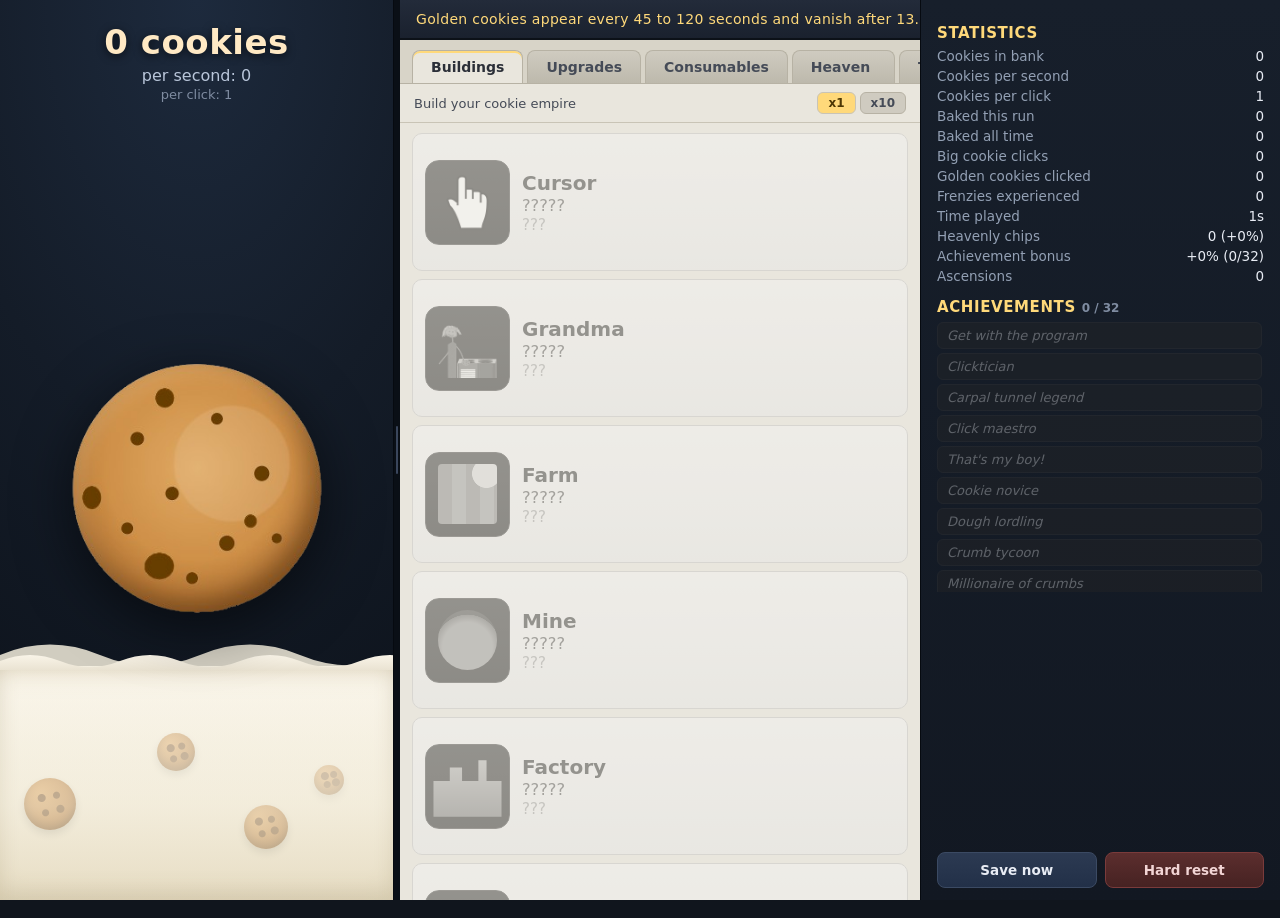
==== commit 66e27bcd: "Add files via upload" ====
--- a/clickin'cookies/index.html
+++ b/clickin'cookies/index.html
@@ -89,13 +89,13 @@
 
       <!-- Consumables: temporary power-ups (built by js/ui.js) -->
       <section id="consumable-panel" class="hidden">
-        <p id="consumable-note">Temporary power-ups — only one at a time. Each has a cooldown (shown per item).</p>
+        <p id="consumable-note">Read under each item to learn more.</p>
         <ul id="consumable-list"></ul>
       </section>
 
       <!-- Themes: color palette picker (cards built by js/ui.js) -->
       <section id="theme-panel" class="hidden">
-        <p id="theme-note">Pick a look for your cookie empire. Your choice is saved and applies the moment you reload.</p>
+        <p id="theme-note">A look for your cookie empire.</p>
         <div id="theme-grid"></div>
       </section>
 
